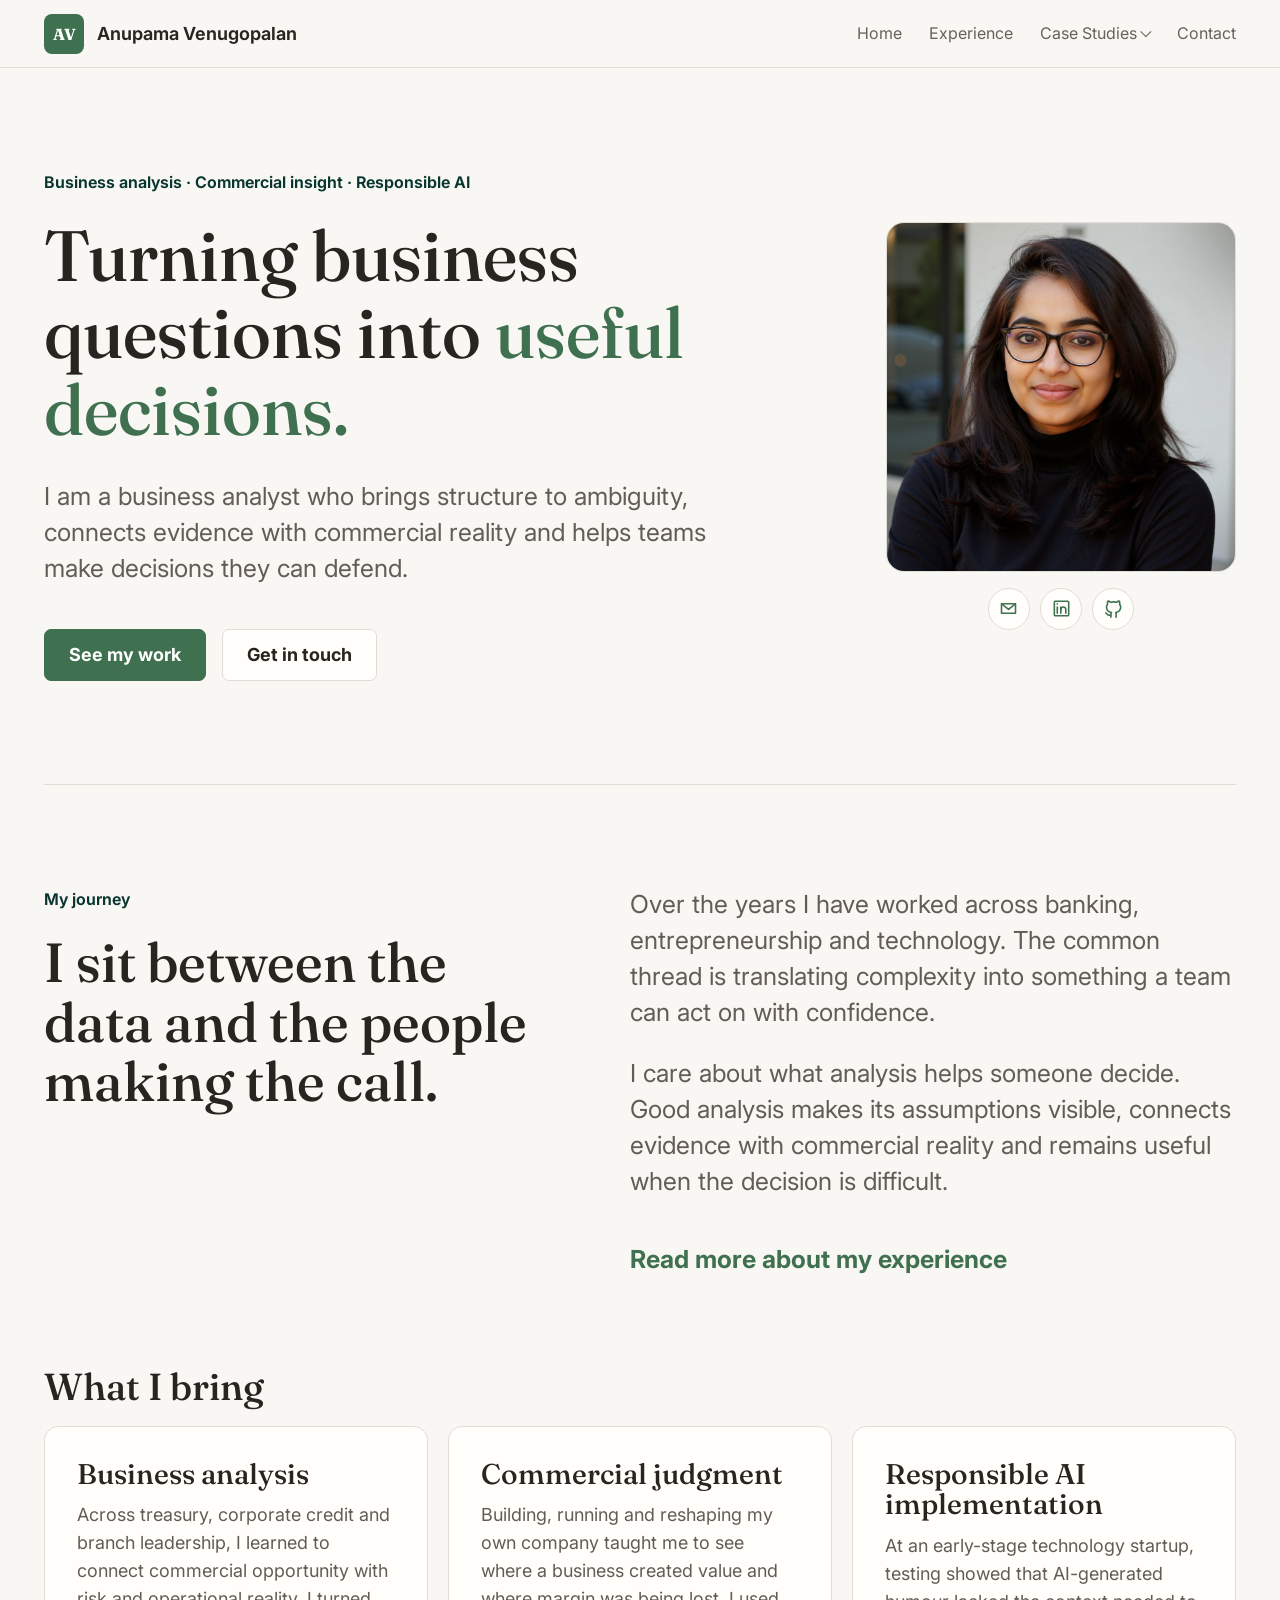
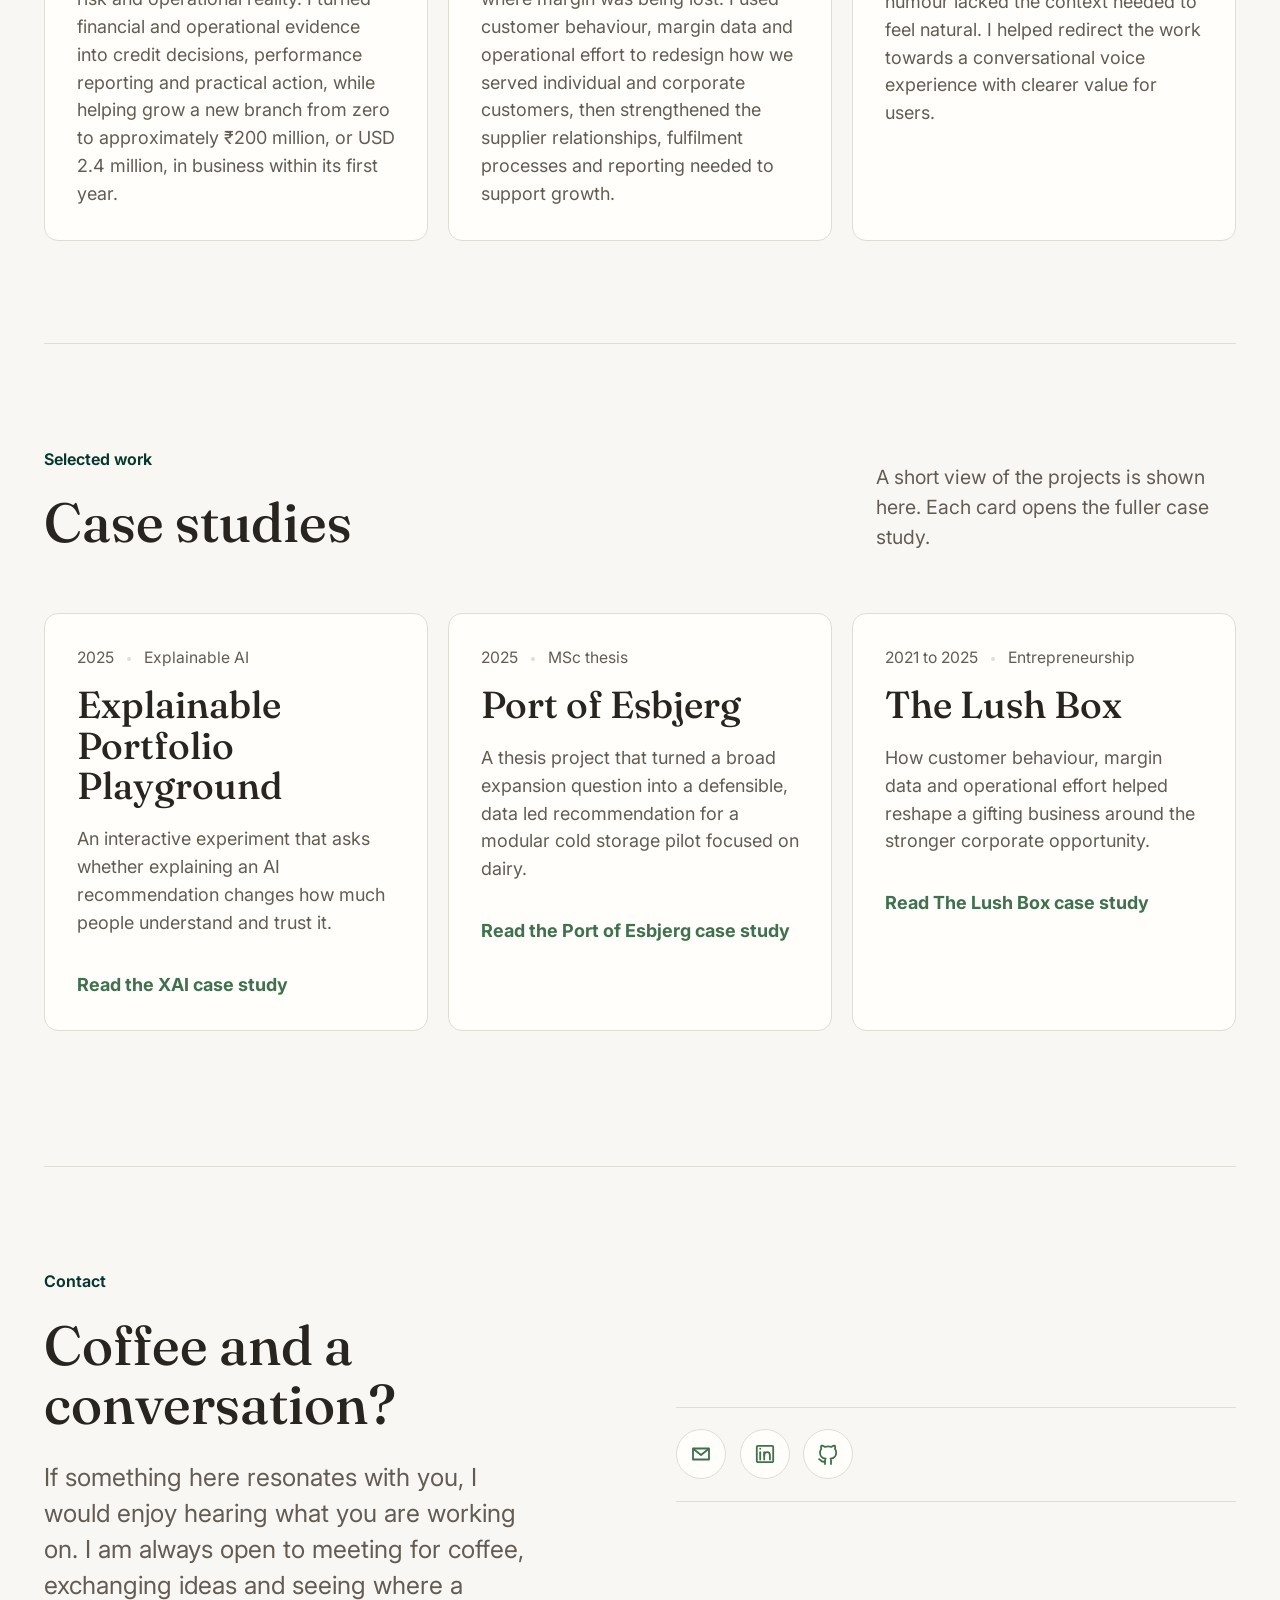
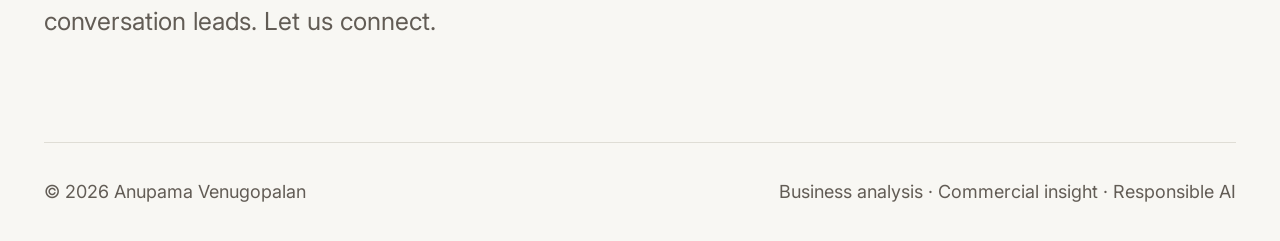
==== index.html @ 30e767ad "Sharpen homepage positioning" ====
<!doctype html>
<html lang="en">
  <head>
    <meta charset="utf-8">
    <meta name="viewport" content="width=device-width, initial-scale=1">
    <meta name="description" content="Portfolio for Anupama Venugopalan, business analyst focused on commercial insight and responsible AI.">
    <link rel="canonical" href="https://anupamav.com/">
    <title>Anupama Venugopalan | Business Analysis, Commercial Insight, Responsible AI</title>
    <link rel="preconnect" href="https://fonts.googleapis.com">
    <link rel="preconnect" href="https://fonts.gstatic.com" crossorigin>
    <link href="https://fonts.googleapis.com/css2?family=Fraunces:opsz,wght@9..144,500;9..144,600;9..144,700&family=Inter:wght@400;500;600;700&display=swap" rel="stylesheet">
    <link rel="stylesheet" href="/styles.css">
  </head>
  <body>
    <a class="skip-link" href="#main">Skip to content</a>

    <header class="site-header">
      <div class="header-inner">
        <a class="brand" href="/" aria-label="Anupama Venugopalan home">
          <span class="brand-mark" aria-hidden="true">AV</span>
          <span class="brand-name">Anupama Venugopalan</span>
        </a>

        <button class="nav-toggle" type="button" aria-expanded="false" aria-controls="site-nav">
          <span class="sr-only">Open menu</span>
          <span></span>
          <span></span>
          <span></span>
        </button>

        <nav class="site-nav" id="site-nav" aria-label="Primary navigation">
          <a href="/">Home</a>
          <a href="/experience/">Experience</a>
          <div class="nav-menu">
            <a class="nav-menu-trigger" href="/#case-studies" aria-haspopup="true">Case Studies</a>
            <div class="nav-submenu" aria-label="Case studies">
              <a href="/xai/">XAI</a>
              <a href="/port-of-esbjerg/">Port of Esbjerg</a>
              <a href="/lush-box/">The Lush Box</a>
            </div>
          </div>
          <a href="/#contact">Contact</a>
        </nav>
      </div>
    </header>

    <main id="main">
      <section class="hero section" id="home" aria-labelledby="home-title">
        <div class="hero-copy">
          <p class="eyebrow">Business analysis · Commercial insight · Responsible AI</p>
          <h1 id="home-title">Turning business questions into <span>useful decisions.</span></h1>
          <p class="lede">I am a business analyst who brings structure to ambiguity, connects evidence with commercial reality and helps teams make decisions they can defend.</p>
          <div class="button-row">
            <a class="button primary" href="#case-studies">See my work</a>
            <a class="button secondary" href="#contact">Get in touch</a>
          </div>
        </div>
        <div class="hero-visual">
          <img class="hero-card" src="/assets/anupama-headshot.jpg" alt="Portrait of Anupama Venugopalan.">
          <div class="social-icons" aria-label="Contact links">
            <a href="mailto:anupama.nmv@gmail.com" aria-label="Email Anupama Venugopalan">
              <svg aria-hidden="true" viewBox="0 0 24 24">
                <path d="M4 6.5h16v11H4z"></path>
                <path d="m4.5 7 7.5 6 7.5-6"></path>
              </svg>
            </a>
            <a href="https://www.linkedin.com/in/anupama-venugopalan/" aria-label="Anupama Venugopalan on LinkedIn" rel="me">
              <svg aria-hidden="true" viewBox="0 0 24 24">
                <path d="M7.2 10.2v7.3"></path>
                <path d="M7.2 6.7v.1"></path>
                <path d="M11.2 17.5v-7.3"></path>
                <path d="M11.2 13.4c0-1.9 1.1-3.2 3-3.2 1.7 0 2.7 1.1 2.7 3.2v4.1"></path>
                <path d="M5 3.8h14a1.2 1.2 0 0 1 1.2 1.2v14a1.2 1.2 0 0 1-1.2 1.2H5A1.2 1.2 0 0 1 3.8 19V5A1.2 1.2 0 0 1 5 3.8Z"></path>
              </svg>
            </a>
            <a href="https://github.com/mararanupama" aria-label="Anupama Venugopalan on GitHub" rel="me">
              <svg aria-hidden="true" viewBox="0 0 24 24">
                <path d="M9 19.5c-4.2 1.2-4.2-2-5.9-2.4"></path>
                <path d="M15 22v-3.4c0-1 .1-1.4-.5-2 2.8-.3 5.7-1.4 5.7-6.2 0-1.4-.5-2.5-1.3-3.4.1-.3.6-1.7-.1-3.4 0 0-1.1-.3-3.5 1.3a12.3 12.3 0 0 0-6.4 0C6.5 3.3 5.4 3.6 5.4 3.6c-.7 1.7-.2 3.1-.1 3.4A4.9 4.9 0 0 0 4 10.4c0 4.8 2.9 5.9 5.7 6.2-.4.4-.7 1-.7 1.9V22"></path>
              </svg>
            </a>
          </div>
        </div>
      </section>

      <section class="section split-section" id="journey" aria-labelledby="journey-title">
        <div>
          <p class="eyebrow">My journey</p>
          <h2 id="journey-title">I sit between the data and the people making the call.</h2>
        </div>
        <div class="section-copy">
          <p>Over the years I have worked across banking, entrepreneurship and technology. The common thread is translating complexity into something a team can act on with confidence.</p>
          <p>I care about what analysis helps someone decide. Good analysis makes its assumptions visible, connects evidence with commercial reality and remains useful when the decision is difficult.</p>
          <a class="text-link" href="/experience/">Read more about my experience</a>
        </div>
        <div class="capability-section">
          <h3 class="capability-heading">What I bring</h3>
          <div class="capability-grid" aria-label="What I bring">
            <article>
              <h3>Business analysis</h3>
              <p>Across treasury, corporate credit and branch leadership, I learned to connect commercial opportunity with risk and operational reality. I turned financial and operational evidence into credit decisions, performance reporting and practical action, while helping grow a new branch from zero to approximately ₹200 million, or USD 2.4 million, in business within its first year.</p>
            </article>
            <article>
              <h3>Commercial judgment</h3>
              <p>Building, running and reshaping my own company taught me to see where a business created value and where margin was being lost. I used customer behaviour, margin data and operational effort to redesign how we served individual and corporate customers, then strengthened the supplier relationships, fulfilment processes and reporting needed to support growth.</p>
            </article>
            <article>
              <h3>Responsible AI implementation</h3>
              <p>At an early-stage technology startup, testing showed that AI-generated humour lacked the context needed to feel natural. I helped redirect the work towards a conversational voice experience with clearer value for users.</p>
            </article>
          </div>
        </div>
      </section>

      <section class="section work-section" id="case-studies" aria-labelledby="case-title">
        <div class="section-heading-row">
          <div>
            <p class="eyebrow">Selected work</p>
            <h2 id="case-title">Case studies</h2>
          </div>
          <p>A short view of the projects is shown here. Each card opens the fuller case study.</p>
        </div>

        <div class="summary-grid" aria-label="Case study summaries">
          <article>
            <p class="meta"><span>2025</span><span>Explainable AI</span></p>
            <h3>Explainable Portfolio Playground</h3>
            <p>An interactive experiment that asks whether explaining an AI recommendation changes how much people understand and trust it.</p>
            <a href="/xai/">Read the XAI case study</a>
          </article>
          <article>
            <p class="meta"><span>2025</span><span>MSc thesis</span></p>
            <h3>Port of Esbjerg</h3>
            <p>A thesis project that turned a broad expansion question into a defensible, data led recommendation for a modular cold storage pilot focused on dairy.</p>
            <a href="/port-of-esbjerg/">Read the Port of Esbjerg case study</a>
          </article>
          <article>
            <p class="meta"><span>2021 to 2025</span><span>Entrepreneurship</span></p>
            <h3>The Lush Box</h3>
            <p>How customer behaviour, margin data and operational effort helped reshape a gifting business around the stronger corporate opportunity.</p>
            <a href="/lush-box/">Read The Lush Box case study</a>
          </article>
        </div>
      </section>

      <section class="section contact-section" id="contact" aria-labelledby="contact-title">
        <div>
          <p class="eyebrow">Contact</p>
          <h2 id="contact-title">Coffee and a conversation?</h2>
          <p class="lede">If something here resonates with you, I would enjoy hearing what you are working on. I am always open to meeting for coffee, exchanging ideas and seeing where a conversation leads. Let us connect.</p>
        </div>
        <div class="contact-icon-panel" aria-label="Contact links">
          <a href="mailto:anupama.nmv@gmail.com" aria-label="Email Anupama Venugopalan">
            <svg aria-hidden="true" viewBox="0 0 24 24">
              <path d="M4 6.5h16v11H4z"></path>
              <path d="m4.5 7 7.5 6 7.5-6"></path>
            </svg>
          </a>
          <a href="https://www.linkedin.com/in/anupama-venugopalan/" aria-label="Anupama Venugopalan on LinkedIn" rel="me">
            <svg aria-hidden="true" viewBox="0 0 24 24">
              <path d="M7.2 10.2v7.3"></path>
              <path d="M7.2 6.7v.1"></path>
              <path d="M11.2 17.5v-7.3"></path>
              <path d="M11.2 13.4c0-1.9 1.1-3.2 3-3.2 1.7 0 2.7 1.1 2.7 3.2v4.1"></path>
              <path d="M5 3.8h14a1.2 1.2 0 0 1 1.2 1.2v14a1.2 1.2 0 0 1-1.2 1.2H5A1.2 1.2 0 0 1 3.8 19V5A1.2 1.2 0 0 1 5 3.8Z"></path>
            </svg>
          </a>
          <a href="https://github.com/mararanupama" aria-label="Anupama Venugopalan on GitHub" rel="me">
            <svg aria-hidden="true" viewBox="0 0 24 24">
              <path d="M9 19.5c-4.2 1.2-4.2-2-5.9-2.4"></path>
              <path d="M15 22v-3.4c0-1 .1-1.4-.5-2 2.8-.3 5.7-1.4 5.7-6.2 0-1.4-.5-2.5-1.3-3.4.1-.3.6-1.7-.1-3.4 0 0-1.1-.3-3.5 1.3a12.3 12.3 0 0 0-6.4 0C6.5 3.3 5.4 3.6 5.4 3.6c-.7 1.7-.2 3.1-.1 3.4A4.9 4.9 0 0 0 4 10.4c0 4.8 2.9 5.9 5.7 6.2-.4.4-.7 1-.7 1.9V22"></path>
            </svg>
          </a>
        </div>
      </section>
    </main>

    <footer class="site-footer">
      <p>© <span id="year">2026</span> Anupama Venugopalan</p>
      <p>Business analysis · Commercial insight · Responsible AI</p>
    </footer>

    <script src="/script.js"></script>
    <!-- Cloudflare Web Analytics -->
    <script type="module" src="https://static.cloudflareinsights.com/beacon.min.js" data-cf-beacon='{"token":"94f9cf57677042eca44cfb797f68225d"}'></script>
    <!-- End Cloudflare Web Analytics -->
  </body>
</html>
---- styles.css ----
:root {
  --bg: #f8f7f3;
  --panel: #fffefa;
  --soft: #f1f0ec;
  --line: #dfddd5;
  --text: #28241f;
  --muted: #625c55;
  --green: #3f704f;
  --green-dark: #08362f;
  --shadow: 0 16px 45px rgba(40, 36, 31, 0.06);
  --content: 1220px;
  --font-sans: Inter, ui-sans-serif, system-ui, -apple-system, BlinkMacSystemFont, "Segoe UI", sans-serif;
  --font-serif: Fraunces, Georgia, "Times New Roman", serif;
}

* {
  box-sizing: border-box;
}

html {
  scroll-behavior: smooth;
}

body {
  margin: 0;
  background: var(--bg);
  color: var(--text);
  font-family: var(--font-sans);
  font-size: 18px;
  line-height: 1.55;
}

body.nav-open {
  overflow: hidden;
}

a {
  color: inherit;
  text-decoration-thickness: 0.08em;
  text-underline-offset: 0.22em;
}

a:focus-visible,
button:focus-visible {
  outline: 3px solid rgba(63, 112, 79, 0.45);
  outline-offset: 4px;
}

.skip-link {
  position: absolute;
  left: 1rem;
  top: 0.75rem;
  z-index: 20;
  padding: 0.6rem 0.85rem;
  background: var(--green-dark);
  color: white;
  border-radius: 0.4rem;
  transform: translateY(-140%);
}

.skip-link:focus {
  transform: translateY(0);
}

.sr-only {
  position: absolute;
  width: 1px;
  height: 1px;
  padding: 0;
  margin: -1px;
  overflow: hidden;
  clip: rect(0, 0, 0, 0);
  white-space: nowrap;
  border: 0;
}

.site-header {
  position: sticky;
  top: 0;
  z-index: 10;
  background: rgba(248, 247, 243, 0.96);
  border-bottom: 1px solid var(--line);
  backdrop-filter: blur(12px);
}

.header-inner,
.section,
.site-footer {
  width: min(calc(100% - 88px), var(--content));
  margin-inline: auto;
}

.header-inner {
  min-height: 67px;
  display: flex;
  align-items: center;
  justify-content: space-between;
  gap: 2rem;
}

.brand {
  display: inline-flex;
  align-items: center;
  gap: 0.8rem;
  font-weight: 650;
  text-decoration: none;
}

.brand-mark {
  display: grid;
  place-items: center;
  width: 40px;
  height: 40px;
  border-radius: 8px;
  background: var(--green);
  color: white;
  font: 700 1rem/1 var(--font-serif);
  letter-spacing: 0;
}

.brand-name {
  white-space: nowrap;
}

.site-nav {
  display: flex;
  align-items: center;
  gap: clamp(1rem, 2.1vw, 2.1rem);
  color: #67615a;
  font-size: 1rem;
}

.site-nav a {
  text-decoration: none;
}

.site-nav a:hover {
  color: var(--green-dark);
}

.nav-menu {
  position: relative;
}

.nav-menu-trigger {
  display: inline-flex;
  align-items: center;
  gap: 0.35rem;
}

.nav-menu-trigger::after {
  content: "";
  width: 0.42rem;
  height: 0.42rem;
  border-right: 1.5px solid currentColor;
  border-bottom: 1.5px solid currentColor;
  transform: translateY(-0.15rem) rotate(45deg);
}

.nav-submenu {
  position: absolute;
  top: calc(100% + 0.8rem);
  left: 50%;
  min-width: 210px;
  padding: 0.45rem;
  border: 1px solid var(--line);
  border-radius: 10px;
  background: var(--panel);
  box-shadow: var(--shadow);
  opacity: 0;
  visibility: hidden;
  transform: translate(-50%, -0.35rem);
  transition: opacity 160ms ease, transform 160ms ease, visibility 160ms ease;
}

.nav-menu:hover .nav-submenu,
.nav-menu:focus-within .nav-submenu {
  opacity: 1;
  visibility: visible;
  transform: translate(-50%, 0);
}

.nav-submenu a {
  display: block;
  padding: 0.7rem 0.8rem;
  border-radius: 7px;
  white-space: nowrap;
}

.nav-submenu a:hover {
  background: var(--soft);
}

.nav-toggle {
  display: none;
  width: 42px;
  height: 42px;
  border: 1px solid var(--line);
  border-radius: 8px;
  background: var(--panel);
  padding: 0.65rem;
}

.nav-toggle span:not(.sr-only) {
  display: block;
  height: 2px;
  margin: 5px 0;
  background: var(--text);
}

.section {
  padding: clamp(4rem, 8vw, 7.1rem) 0;
  border-bottom: 1px solid var(--line);
}

.page-hero {
  padding-top: clamp(3.8rem, 6vw, 5.6rem);
  padding-bottom: clamp(2.4rem, 4vw, 3.4rem);
}

.page-hero h1 {
  max-width: 840px;
}

.page-hero .lede {
  max-width: 820px;
}

.page-hero + .section {
  padding-top: clamp(2.3rem, 4vw, 3.4rem);
}

.hero {
  min-height: 705px;
  display: grid;
  grid-template-columns: minmax(0, 1.35fr) minmax(260px, 0.65fr);
  align-items: center;
  gap: clamp(3rem, 9vw, 8rem);
  border-bottom: 1px solid var(--line);
}

.eyebrow {
  margin: 0 0 1.35rem;
  color: var(--green-dark);
  font-size: 1rem;
  font-weight: 650;
  letter-spacing: 0;
}

h1,
h2,
h3 {
  margin: 0;
  font-family: var(--font-serif);
  line-height: 1.08;
  letter-spacing: 0;
  font-weight: 500;
}

h1 {
  max-width: 720px;
  font-size: clamp(3.1rem, 6.2vw, 4.45rem);
}

h1 span {
  color: var(--green);
}

h2 {
  font-size: clamp(2.35rem, 4.3vw, 3.5rem);
}

h3 {
  font-size: clamp(1.8rem, 2.8vw, 2.45rem);
}

.lede {
  max-width: 760px;
  margin: 2rem 0 0;
  color: var(--muted);
  font-size: clamp(1.25rem, 2vw, 1.55rem);
  line-height: 1.45;
}

.button-row {
  display: flex;
  flex-wrap: wrap;
  gap: 1rem;
  margin-top: 2.6rem;
}

.button {
  display: inline-flex;
  align-items: center;
  justify-content: center;
  min-height: 51px;
  padding: 0.7rem 1.5rem;
  border-radius: 7px;
  border: 1px solid var(--line);
  font-weight: 700;
  text-decoration: none;
}

.button.primary {
  background: var(--green);
  border-color: var(--green);
  color: white;
}

.button.secondary {
  background: var(--panel);
}

.hero-visual {
  justify-self: end;
  display: grid;
  justify-items: center;
  gap: 1rem;
}

.hero-card {
  justify-self: end;
  display: block;
  width: min(360px, 100%);
  aspect-ratio: 1;
  border: 1px solid var(--line);
  border-radius: 18px;
  background: var(--soft);
  object-fit: cover;
  object-position: center 42%;
}

.social-icons {
  display: flex;
  justify-content: center;
  gap: 0.65rem;
}

.social-icons a {
  display: grid;
  place-items: center;
  width: 42px;
  height: 42px;
  border: 1px solid var(--line);
  border-radius: 999px;
  background: var(--panel);
  color: var(--green);
  transition: border-color 160ms ease, color 160ms ease, transform 160ms ease;
}

.social-icons a:hover {
  border-color: var(--green);
  color: var(--green-dark);
  transform: translateY(-1px);
}

.social-icons svg {
  width: 21px;
  height: 21px;
  fill: none;
  stroke: currentColor;
  stroke-linecap: round;
  stroke-linejoin: round;
  stroke-width: 1.8;
}

.split-section {
  display: grid;
  grid-template-columns: 0.9fr 1.1fr;
  gap: clamp(2.6rem, 7vw, 7.5rem);
  align-items: start;
}

.section-copy {
  max-width: 720px;
  color: var(--muted);
  font-size: clamp(1.25rem, 2vw, 1.55rem);
  line-height: 1.45;
}

.section-copy p {
  margin: 0 0 1.6rem;
}

.experience-page {
  display: grid;
  gap: 1.25rem;
}

.experience-card {
  display: grid;
  grid-template-columns: minmax(210px, 0.35fr) minmax(0, 1fr);
  gap: clamp(1.6rem, 4vw, 3.5rem);
  padding: clamp(1.6rem, 3vw, 2.2rem);
  border: 1px solid var(--line);
  border-radius: 14px;
  background: var(--panel);
}

.experience-card h2 {
  margin-bottom: 0.55rem;
  font-size: clamp(1.9rem, 3vw, 2.5rem);
}

.experience-card .role-title {
  margin: -0.1rem 0 0.55rem;
  color: var(--green-dark);
  font-size: 0.94rem;
  font-weight: 700;
  line-height: 1.4;
}

.company-link {
  display: inline-flex;
  align-items: center;
  gap: 0.8rem;
  color: inherit;
  text-decoration: none;
}

.company-link:hover,
.company-link:focus-visible {
  color: var(--green);
}

.federal-bank-logo {
  flex: 0 0 auto;
  width: 54px;
  height: 54px;
  border: 1px solid var(--line);
  border-radius: 10px;
  background: #fff url("assets/federal-bank-logo.jpg") center / 400% auto no-repeat;
}

.experience-card h3 {
  margin: 1.25rem 0 0.35rem;
  color: var(--green-dark);
  font-family: var(--font-sans);
  font-size: 1rem;
  font-weight: 700;
}

.experience-card h3:first-child {
  margin-top: 0;
}

.experience-media {
  display: grid;
  align-content: start;
}

.experience-copy {
  display: flex;
  flex-direction: column;
  min-width: 0;
}

.experience-card p {
  margin: 0 0 1rem;
  color: var(--muted);
}

.experience-card p:last-child {
  margin-bottom: 0;
}

.skill-note {
  margin-top: 1.35rem;
  padding: 1rem 1.1rem;
  border-radius: 10px;
  background: var(--soft);
  color: var(--text);
}

.experience-card > .skill-note {
  grid-column: 1 / -1;
  margin-top: 0;
  text-align: center;
}

.capability-section {
  grid-column: 1 / -1;
}

.capability-heading {
  margin: 0 0 1.1rem;
  font-size: clamp(1.8rem, 3vw, 2.35rem);
}

.capability-grid {
  display: grid;
  grid-template-columns: repeat(3, 1fr);
  gap: 1.25rem;
}

.capability-grid article,
.case-card {
  border: 1px solid var(--line);
  border-radius: 14px;
  background: var(--panel);
}

.capability-grid article {
  padding: clamp(1.55rem, 3vw, 2rem);
}

.capability-grid h3 {
  margin-bottom: 0.75rem;
  font-size: 1.78rem;
}

.capability-grid p,
.case-card p {
  color: var(--muted);
}

.capability-grid p {
  margin: 0;
  max-width: 32ch;
}

.section-heading-row {
  display: grid;
  grid-template-columns: 1fr minmax(280px, 0.45fr);
  gap: 2rem;
  align-items: end;
  margin-bottom: 3.8rem;
}

.section-heading-row p:last-child {
  margin: 0;
  color: var(--muted);
  font-size: 1.22rem;
}

.case-list {
  display: grid;
  gap: 1.9rem;
}

.summary-grid {
  display: grid;
  grid-template-columns: repeat(3, minmax(0, 1fr));
  gap: 1.25rem;
  margin-bottom: 2rem;
}

.lush-case-hero {
  display: grid;
  grid-template-columns: minmax(0, 1fr) minmax(180px, 280px);
  gap: clamp(2rem, 6vw, 5rem);
  align-items: center;
}

.case-logo {
  display: block;
  width: 100%;
  max-width: 260px;
  justify-self: end;
  border: 1px solid var(--line);
  border-radius: 14px;
}

.summary-grid article {
  border: 1px solid var(--line);
  border-radius: 14px;
  background: var(--panel);
  padding: clamp(1.55rem, 3vw, 2rem);
}

.summary-grid h3 {
  margin-top: 0.7rem;
  font-size: clamp(1.8rem, 3vw, 2.35rem);
}

.summary-grid p:not(.meta) {
  color: var(--muted);
}

.summary-grid a,
.text-link {
  display: inline-flex;
  margin-top: 1rem;
  color: var(--green);
  font-weight: 700;
  text-decoration: none;
}

.summary-grid a:hover,
.text-link:hover {
  text-decoration: underline;
}

.expanded-cases {
  padding-top: 1rem;
}

.case-card {
  display: grid;
  grid-template-columns: minmax(0, 1.25fr) minmax(310px, 0.75fr);
  gap: clamp(2rem, 6vw, 5.5rem);
  padding: clamp(2rem, 5vw, 2.55rem);
}

.case-main {
  max-width: 680px;
}

.meta {
  display: flex;
  align-items: center;
  gap: 0.8rem;
  margin: 0 0 0.9rem;
  color: var(--muted);
  font-size: 0.98rem;
}

.meta span + span::before {
  content: "";
  display: inline-block;
  width: 4px;
  height: 4px;
  margin-right: 0.8rem;
  vertical-align: middle;
  border-radius: 50%;
  background: var(--line);
}

.case-lede {
  margin: 0.9rem 0 1.7rem;
  font-size: clamp(1.35rem, 2.3vw, 1.62rem);
  line-height: 1.35;
}

.case-main h4 {
  margin: 1.85rem 0 0.45rem;
  color: var(--green-dark);
  font-size: 1rem;
}

.case-main h2 {
  margin: 1.85rem 0 0.45rem;
  color: var(--green-dark);
  font-family: var(--font-sans);
  font-size: 1rem;
  font-weight: 700;
}

.case-detail .case-main {
  max-width: 760px;
}

.case-image {
  margin: 1.8rem 0;
}

.case-image img {
  display: block;
  width: 100%;
  height: auto;
  border: 1px solid var(--line);
  border-radius: 12px;
  background: var(--panel);
}

.case-image figcaption {
  margin-top: 0.65rem;
  color: var(--muted);
  font-size: 0.92rem;
  line-height: 1.45;
}

.trust-infographic {
  margin: 2.5rem 0;
  padding: clamp(1.7rem, 5vw, 3.25rem);
  border-radius: 18px;
  background: var(--soft);
}

.trust-infographic .trust-eyebrow {
  margin: 0 0 0.85rem;
  color: var(--green-dark);
  font-size: 0.82rem;
  font-weight: 700;
  letter-spacing: 0.08em;
  text-transform: uppercase;
}

.trust-infographic h2 {
  max-width: 680px;
  margin: 0;
  color: var(--text);
  font-family: var(--font-serif);
  font-size: clamp(2rem, 5vw, 3.4rem);
  font-weight: 600;
  line-height: 1.05;
}

.trust-infographic h2 span {
  color: var(--green);
}

.trust-measure {
  margin: clamp(1.4rem, 4vw, 2.2rem) 0;
  color: var(--muted);
  font-size: 1rem;
}

.trust-row {
  display: grid;
  grid-template-columns: 140px minmax(0, 1fr) 58px;
  gap: 1rem;
  align-items: center;
  margin: 1.5rem 0;
}

.trust-label strong {
  font-size: 0.98rem;
}

.trust-track {
  height: 30px;
  overflow: hidden;
  border-radius: 999px;
  background: #dedbd3;
}

.trust-bar {
  height: 100%;
  border-radius: inherit;
  background: #918d83;
}

.trust-row.explainable .trust-bar {
  background: var(--green);
}

.trust-value {
  font-family: var(--font-serif);
  font-size: clamp(2rem, 4vw, 2.7rem);
  font-weight: 600;
  line-height: 1;
  text-align: right;
}

.trust-difference {
  display: flex;
  flex-wrap: wrap;
  align-items: baseline;
  gap: 0.65rem;
  margin-top: 2rem;
  padding-top: 1.6rem;
  border-top: 1px solid var(--line);
}

.trust-difference strong {
  color: var(--green);
  font-family: var(--font-serif);
  font-size: clamp(1.7rem, 4vw, 2.35rem);
  font-weight: 600;
}

.trust-difference span {
  color: var(--muted);
  font-size: 0.92rem;
}

.image-grid {
  display: grid;
  grid-template-columns: repeat(2, minmax(0, 1fr));
  gap: 1.25rem;
  margin: 1.8rem 0;
}

.image-grid .case-image {
  margin: 0;
}

.photo-gallery {
  display: grid;
  grid-template-columns: repeat(2, minmax(0, 1fr));
  gap: 0.8rem;
  margin: 1.4rem 0 1.8rem;
}

.photo-gallery figure {
  margin: 0;
}

.photo-gallery img {
  display: block;
  width: 100%;
  aspect-ratio: 4 / 3;
  object-fit: cover;
  border: 1px solid var(--line);
  border-radius: 10px;
  background: var(--panel);
}

.tiled-gallery {
  margin-top: 1.2rem;
}

.tiled-gallery img {
  aspect-ratio: 1;
}

.tiled-gallery .featured-tile {
  grid-column: 1 / -1;
}

.tiled-gallery .featured-tile img {
  aspect-ratio: 4 / 3;
}

.phone-gallery {
  display: grid;
  grid-template-columns: repeat(2, minmax(0, 1fr));
  gap: 0.8rem;
  margin-top: 1.2rem;
}

.rydlme-card .phone-gallery {
  grid-template-columns: repeat(2, minmax(0, 1fr));
  grid-auto-flow: row;
  max-width: 340px;
}

.rydlme-card .phone-gallery figure {
  grid-column: auto;
}

.rydlme-card .phone-gallery figure.welcome-phone,
.rydlme-card .phone-gallery figure.voice-phone {
  grid-column: 1 / -1;
  justify-self: center;
  width: min(230px, 72%);
}

.rydlme-card .paired-phone img {
  aspect-ratio: 9 / 16;
}

.rydlme-card .experience-copy {
  padding-top: 0;
}

.lush-box-card .experience-copy {
  padding-top: 0;
}

.phone-gallery figure {
  margin: 0;
}

.phone-gallery img {
  display: block;
  width: 100%;
  aspect-ratio: 9 / 16;
  object-fit: cover;
  object-position: top center;
  border: 1px solid var(--line);
  border-radius: 12px;
  background: var(--panel);
}

.case-card p:not(.meta):not(.case-lede) {
  margin: 0 0 1.15rem;
}

.visual-heading {
  margin: 2rem 0 0.75rem;
  color: var(--green-dark);
  font-family: var(--font-sans);
  font-size: 1.05rem;
}

.result-callout {
  display: grid;
  grid-template-columns: auto minmax(0, 1fr);
  align-items: center;
  gap: 1.35rem;
  margin-top: 0.75rem;
  padding: 1.35rem;
  border: 1px solid var(--line);
  border-radius: 13px;
  background: var(--soft);
}

.result-callout .result-score {
  margin: 0;
  color: var(--green);
  font: 600 clamp(2.6rem, 5vw, 4rem)/1 var(--font-serif);
}

.result-score span {
  font-size: 0.48em;
}

.result-callout h3 {
  margin: 0 0 0.35rem;
  color: var(--green-dark);
  font-family: var(--font-sans);
  font-size: 1rem;
}

.result-callout p:last-child {
  margin: 0;
}

.outcomes {
  align-self: stretch;
  padding: 1.8rem;
  border-radius: 13px;
  background: var(--soft);
}

.outcomes h4 {
  margin: 0 0 1.55rem;
  color: var(--green-dark);
  font-size: 1rem;
}

.outcomes h2 {
  margin: 0 0 1.55rem;
  color: var(--green-dark);
  font-family: var(--font-sans);
  font-size: 1rem;
  font-weight: 700;
}

.outcomes dl {
  display: grid;
  gap: 1.35rem;
  margin: 0;
}

.outcomes dt {
  color: var(--green);
  font: 500 clamp(2rem, 4vw, 2.55rem)/1 var(--font-serif);
}

.outcomes dd {
  margin: 0.2rem 0 0;
  color: var(--muted);
}

.aside-skills {
  margin-top: 2.25rem;
  padding-top: 1.5rem;
  border-top: 1px solid var(--line);
}

.aside-skills h3 {
  margin: 0;
  color: var(--green-dark);
  font-family: var(--font-sans);
  font-size: 1rem;
}

.aside-skills .tags {
  margin-top: 0.9rem;
}

.aside-skills .tags li {
  background: var(--panel);
}

.tags {
  display: flex;
  flex-wrap: wrap;
  gap: 0.6rem;
  padding: 0;
  margin: 1.65rem 0 0;
  list-style: none;
}

.tags li {
  padding: 0.34rem 0.9rem;
  border: 1px solid var(--line);
  border-radius: 999px;
  background: var(--soft);
  color: #16120f;
  font-size: 0.88rem;
  font-weight: 650;
}

.feature-section {
  align-items: center;
}

.framed-copy {
  padding: clamp(1.7rem, 3vw, 2.2rem);
  border: 1px solid var(--line);
  border-radius: 14px;
  background: var(--panel);
}

.framed-copy p:last-child {
  margin-bottom: 0;
}

.contact-section {
  display: grid;
  grid-template-columns: minmax(0, 0.9fr) minmax(330px, 1fr);
  gap: clamp(3rem, 10vw, 8rem);
  align-items: center;
}

.contact-section .lede {
  max-width: 610px;
  margin-top: 1.6rem;
}

.contact-list {
  font-style: normal;
}

.contact-list div {
  display: grid;
  grid-template-columns: 160px 1fr;
  gap: 1rem;
  padding: 1.35rem 0;
  border-bottom: 1px solid var(--line);
}

.contact-list span {
  color: var(--muted);
}

.contact-list a {
  font-weight: 650;
  text-decoration: none;
  overflow-wrap: anywhere;
}

.contact-list a:hover {
  color: var(--green);
}

.contact-icon-panel {
  display: flex;
  align-items: center;
  gap: 0.85rem;
  padding: 1.35rem 0;
  border-top: 1px solid var(--line);
  border-bottom: 1px solid var(--line);
}

.contact-icon-panel a {
  display: grid;
  place-items: center;
  width: 50px;
  height: 50px;
  border: 1px solid var(--line);
  border-radius: 999px;
  background: var(--panel);
  color: var(--green);
  transition: border-color 160ms ease, color 160ms ease, transform 160ms ease;
}

.contact-icon-panel a:hover {
  border-color: var(--green);
  color: var(--green-dark);
  transform: translateY(-1px);
}

.contact-icon-panel svg {
  width: 24px;
  height: 24px;
  fill: none;
  stroke: currentColor;
  stroke-linecap: round;
  stroke-linejoin: round;
  stroke-width: 1.8;
}

.site-footer {
  display: flex;
  align-items: center;
  justify-content: space-between;
  gap: 2rem;
  min-height: 98px;
  color: var(--muted);
}

.site-footer p {
  margin: 0;
}

@media (max-width: 980px) {
  .header-inner,
  .section,
  .site-footer {
    width: min(calc(100% - 40px), var(--content));
  }

  .nav-toggle {
    display: block;
  }

  .site-nav {
    position: fixed;
    inset: 67px 0 auto;
    display: none;
    flex-direction: column;
    align-items: stretch;
    gap: 0;
    padding: 0.75rem 20px 1rem;
    background: var(--bg);
    border-bottom: 1px solid var(--line);
    box-shadow: var(--shadow);
  }

  .site-nav.is-open {
    display: flex;
  }

  .site-nav a {
    padding: 0.9rem 0;
    border-bottom: 1px solid rgba(223, 221, 213, 0.8);
  }

  .nav-menu {
    display: grid;
  }

  .nav-menu-trigger {
    justify-content: space-between;
  }

  .nav-submenu {
    position: static;
    min-width: 0;
    padding: 0 0 0.2rem 1rem;
    border: 0;
    border-radius: 0;
    background: transparent;
    box-shadow: none;
    opacity: 1;
    visibility: visible;
    transform: none;
  }

  .nav-submenu a {
    padding: 0.75rem 0;
  }

  .hero,
  .split-section,
  .section-heading-row,
  .lush-case-hero,
  .case-card,
  .contact-section,
  .experience-card {
    grid-template-columns: 1fr;
  }

  .case-logo {
    justify-self: start;
    max-width: 220px;
  }

  .hero {
    min-height: auto;
    padding-top: 5.2rem;
  }

  .hero-visual {
    justify-self: start;
  }

  .hero-card {
    width: min(240px, 70vw);
  }

  .capability-grid {
    grid-template-columns: 1fr;
  }

  .summary-grid {
    grid-template-columns: 1fr;
  }

  .image-grid {
    grid-template-columns: 1fr;
  }

  .photo-gallery {
    grid-template-columns: 1fr;
  }

  .tiled-gallery {
    grid-template-columns: repeat(2, minmax(0, 1fr));
  }

  .phone-gallery {
    max-width: 520px;
  }

  .rydlme-card .phone-gallery {
    max-width: 360px;
  }

  .rydlme-card .experience-copy {
    padding-top: 0;
  }

  .lush-box-card .experience-copy {
    padding-top: 0;
  }

  .capability-grid p {
    max-width: none;
  }
}

@media (min-width: 720px) and (max-width: 980px) {
  .experience-card.rydlme-card {
    grid-template-columns: minmax(230px, 280px) minmax(0, 1fr);
    gap: clamp(1.5rem, 4vw, 2.5rem);
  }

  .rydlme-card .phone-gallery {
    max-width: 280px;
  }

  .rydlme-card .phone-gallery figure.welcome-phone,
  .rydlme-card .phone-gallery figure.voice-phone {
    width: min(180px, 68%);
  }

  .rydlme-card .experience-copy {
    padding-top: 0;
  }
}

@media (max-width: 640px) {
  body {
    font-size: 16px;
  }

  .trust-row {
    grid-template-columns: minmax(0, 1fr) 50px;
    gap: 0.65rem 0.8rem;
  }

  .trust-label {
    grid-column: 1 / -1;
  }

  .trust-track {
    height: 26px;
  }

  .trust-value {
    grid-column: 2;
    grid-row: 2;
  }

  .result-callout {
    grid-template-columns: 1fr;
  }

  .brand-name {
    max-width: 190px;
    white-space: normal;
    line-height: 1.2;
  }

  .header-inner {
    min-height: 64px;
  }

  .section {
    padding: 4rem 0;
  }

  h1 {
    font-size: clamp(2.65rem, 12vw, 3.55rem);
  }

  h2 {
    font-size: clamp(2.15rem, 10vw, 2.9rem);
  }

  .button-row {
    align-items: stretch;
    flex-direction: column;
  }

  .button {
    width: 100%;
  }

  .case-card {
    padding: 1.35rem;
    border-radius: 12px;
  }

  .meta {
    flex-wrap: wrap;
  }

  .outcomes {
    padding: 1.35rem;
  }

  .contact-list div {
    grid-template-columns: 1fr;
    gap: 0.25rem;
  }

  .site-footer {
    flex-direction: column;
    align-items: flex-start;
    justify-content: center;
    padding: 1.4rem 0;
  }
}
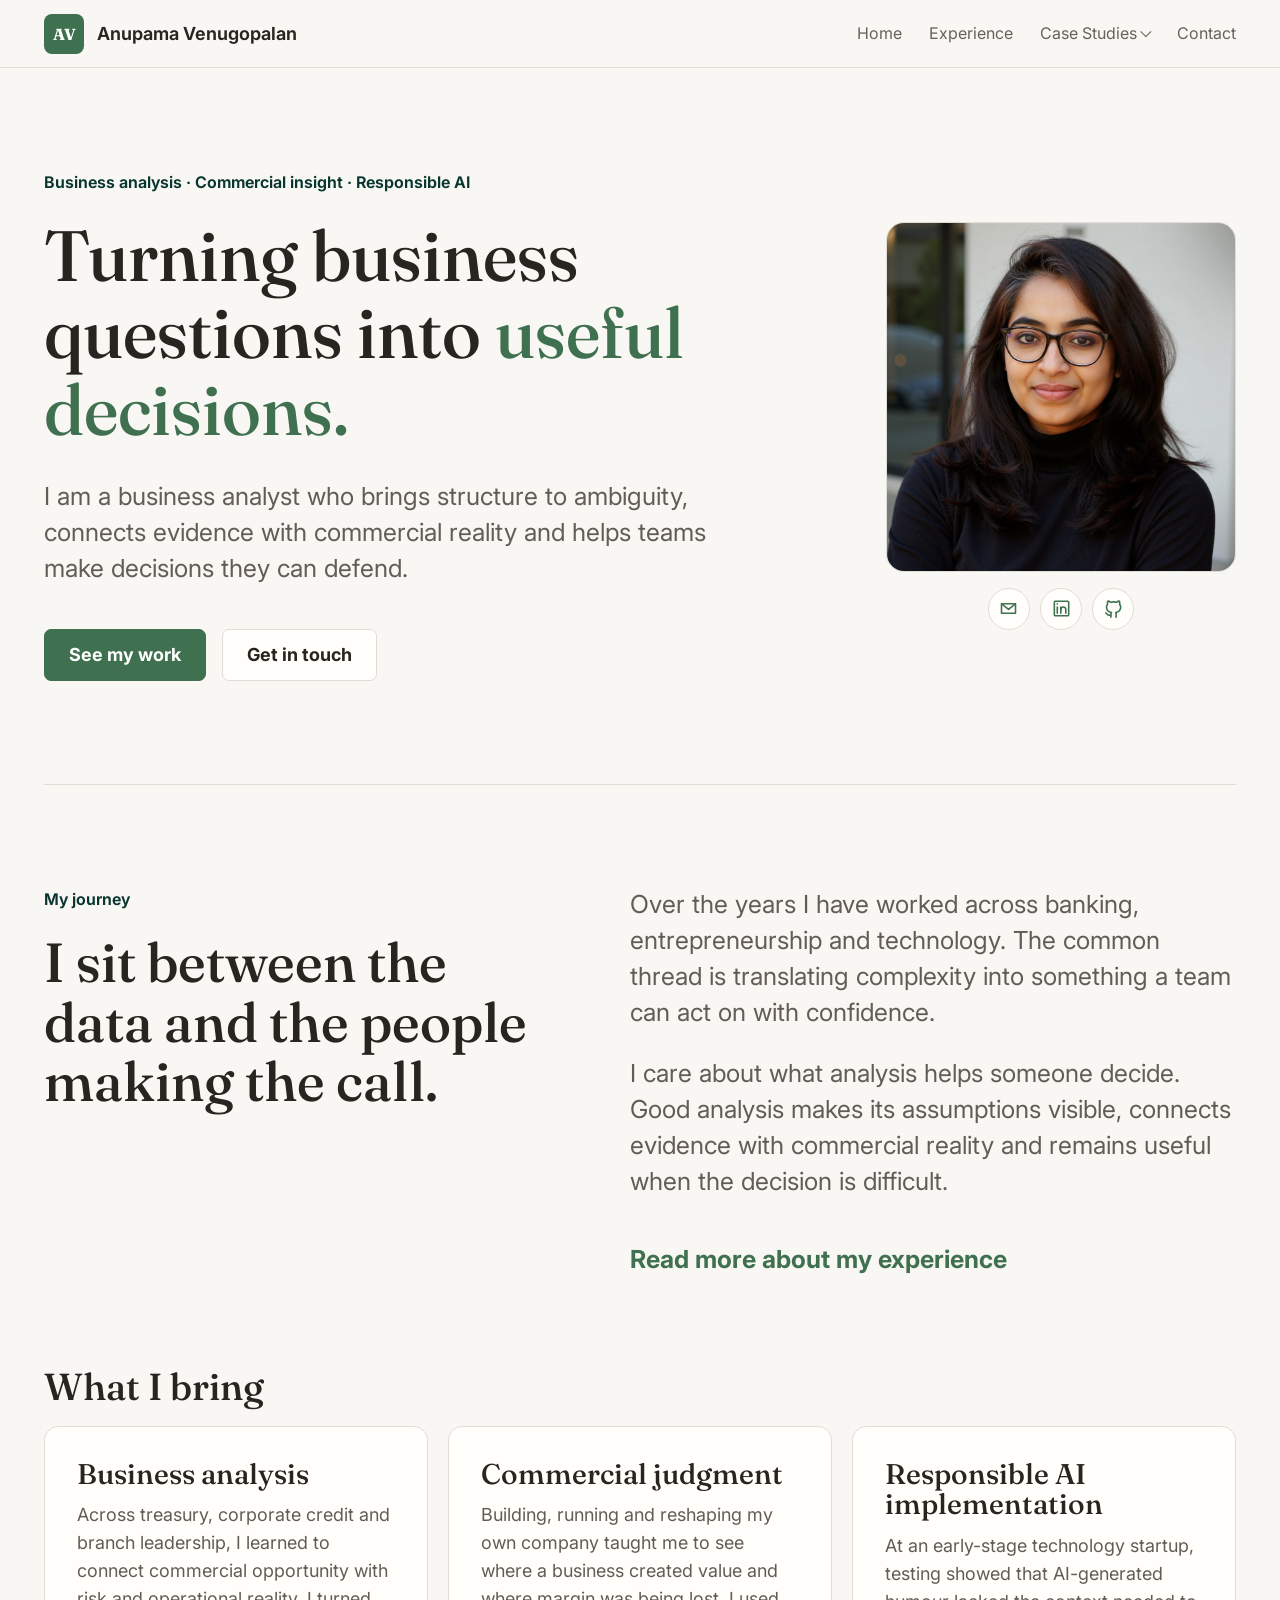
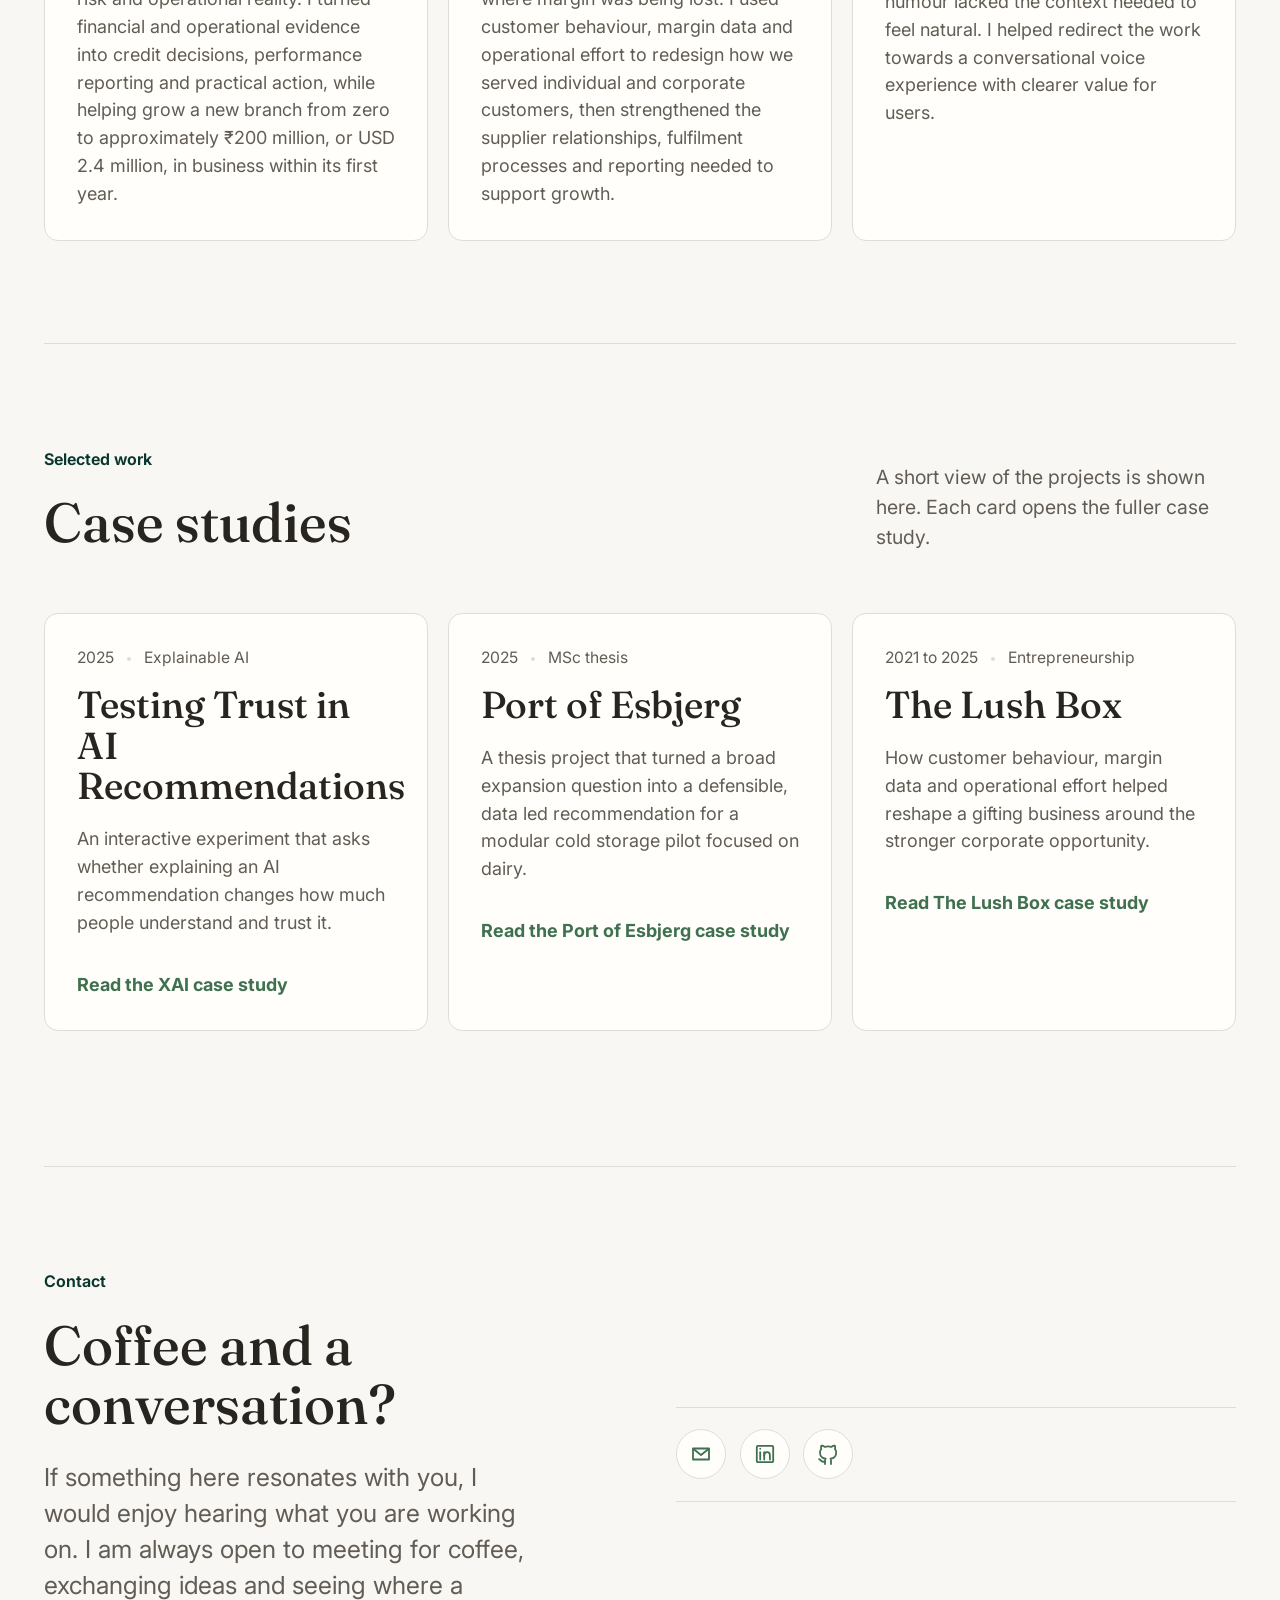
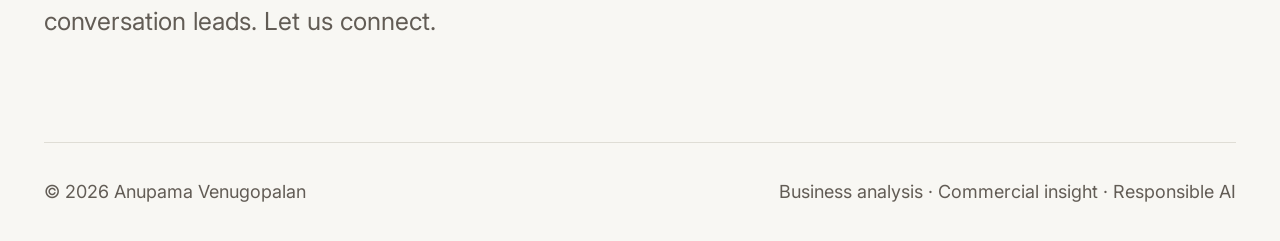
==== commit 8b593272: "Clarify XAI homepage case study title" ====
--- a/index.html
+++ b/index.html
@@ -124,7 +124,7 @@
         <div class="summary-grid" aria-label="Case study summaries">
           <article>
             <p class="meta"><span>2025</span><span>Explainable AI</span></p>
-            <h3>Explainable Portfolio Playground</h3>
+            <h3>Testing Trust in AI Recommendations</h3>
             <p>An interactive experiment that asks whether explaining an AI recommendation changes how much people understand and trust it.</p>
             <a href="/xai/">Read the XAI case study</a>
           </article>
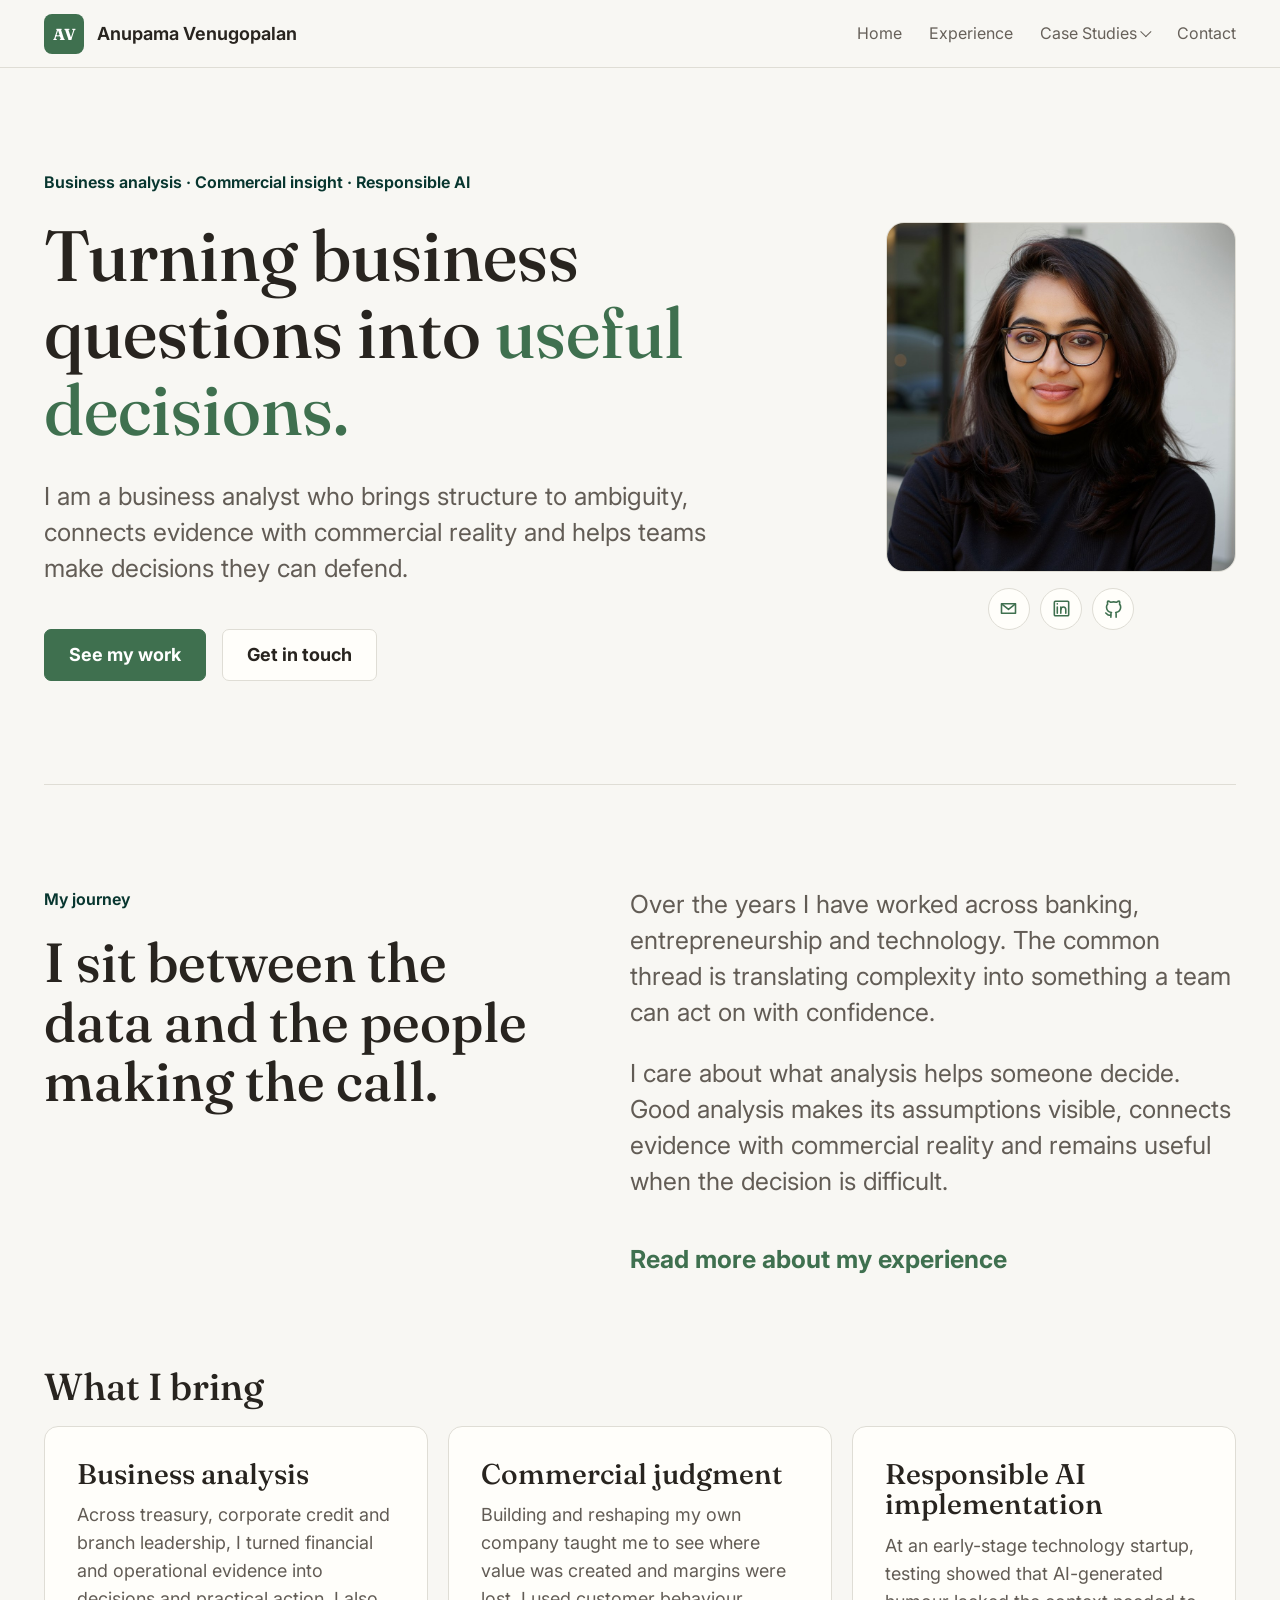
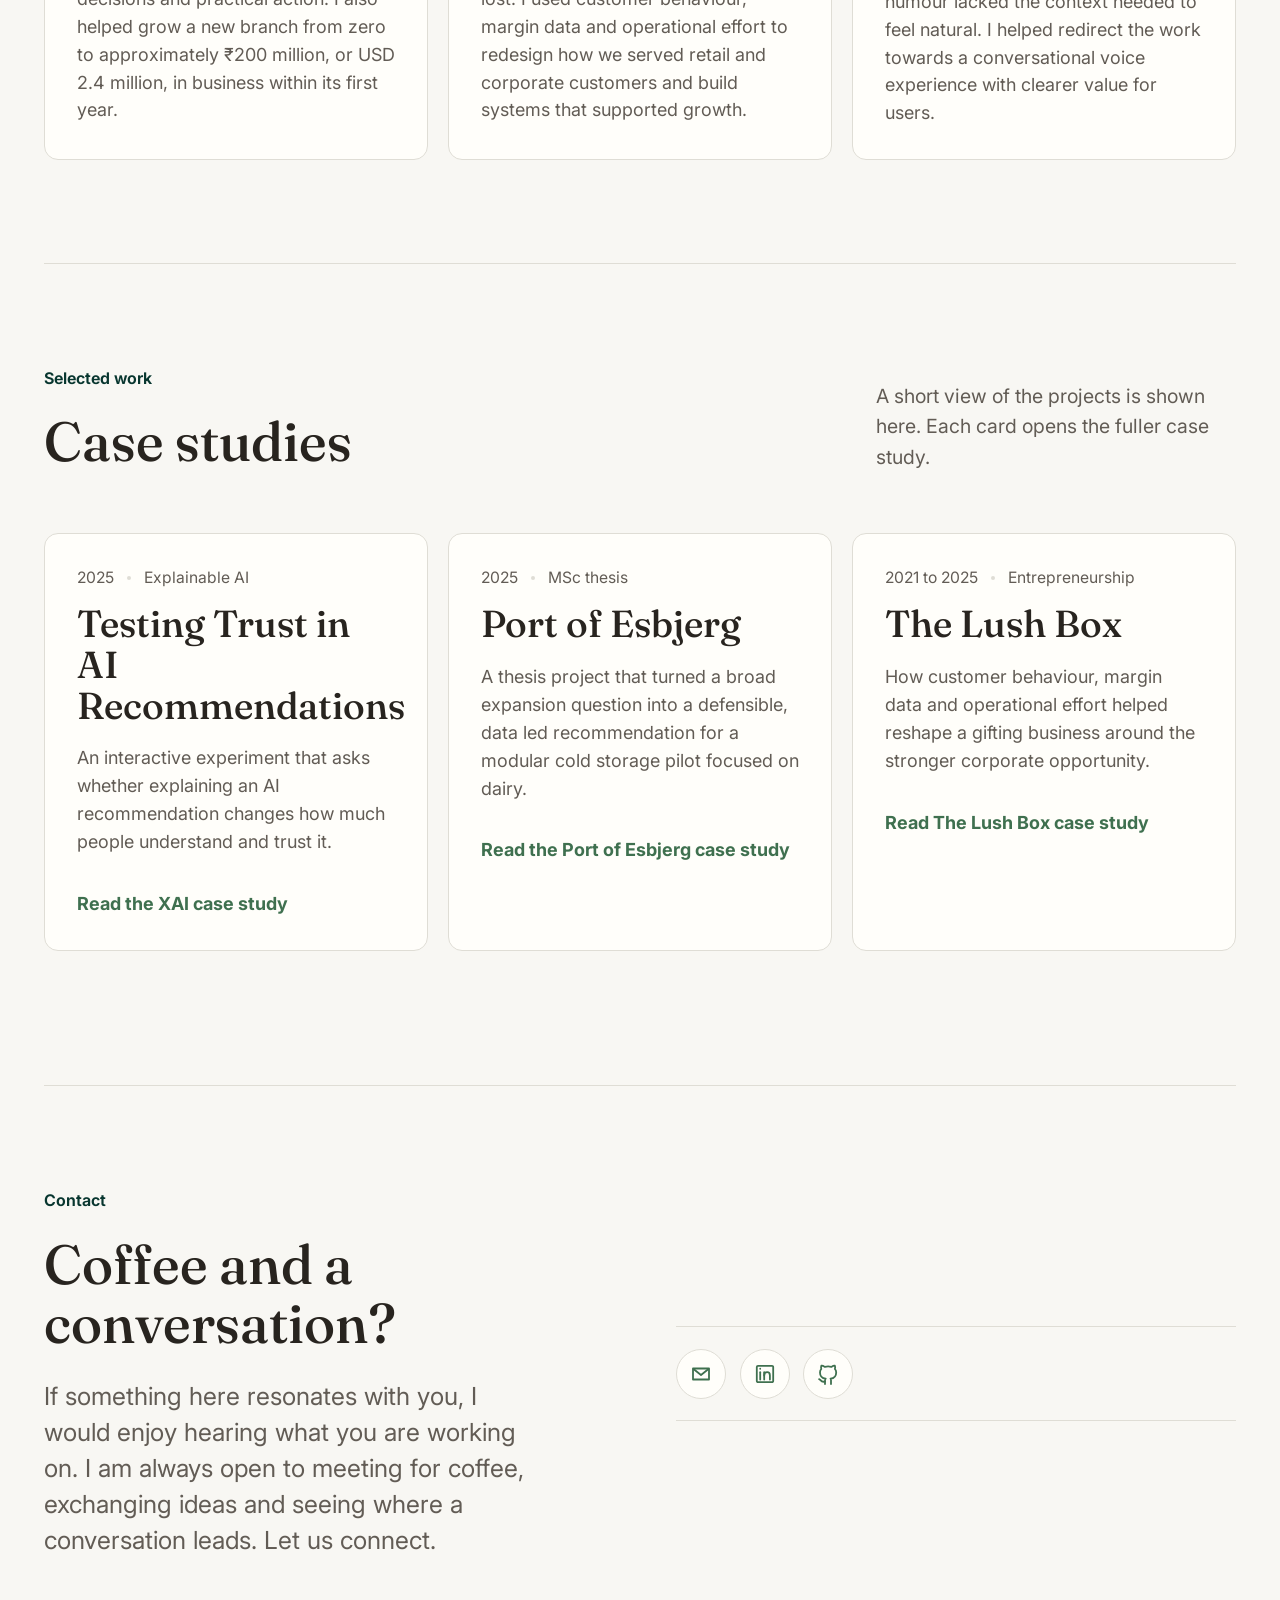
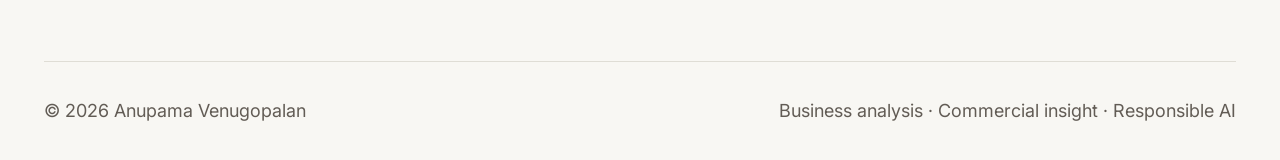
==== commit daf5128c: "Tighten homepage capability cards" ====
--- a/index.html
+++ b/index.html
@@ -98,11 +98,11 @@
           <div class="capability-grid" aria-label="What I bring">
             <article>
               <h3>Business analysis</h3>
-              <p>Across treasury, corporate credit and branch leadership, I learned to connect commercial opportunity with risk and operational reality. I turned financial and operational evidence into credit decisions, performance reporting and practical action, while helping grow a new branch from zero to approximately ₹200 million, or USD 2.4 million, in business within its first year.</p>
+              <p>Across treasury, corporate credit and branch leadership, I turned financial and operational evidence into decisions and practical action. I also helped grow a new branch from zero to approximately ₹200 million, or USD 2.4 million, in business within its first year.</p>
             </article>
             <article>
               <h3>Commercial judgment</h3>
-              <p>Building, running and reshaping my own company taught me to see where a business created value and where margin was being lost. I used customer behaviour, margin data and operational effort to redesign how we served individual and corporate customers, then strengthened the supplier relationships, fulfilment processes and reporting needed to support growth.</p>
+              <p>Building and reshaping my own company taught me to see where value was created and margins were lost. I used customer behaviour, margin data and operational effort to redesign how we served retail and corporate customers and build systems that supported growth.</p>
             </article>
             <article>
               <h3>Responsible AI implementation</h3>
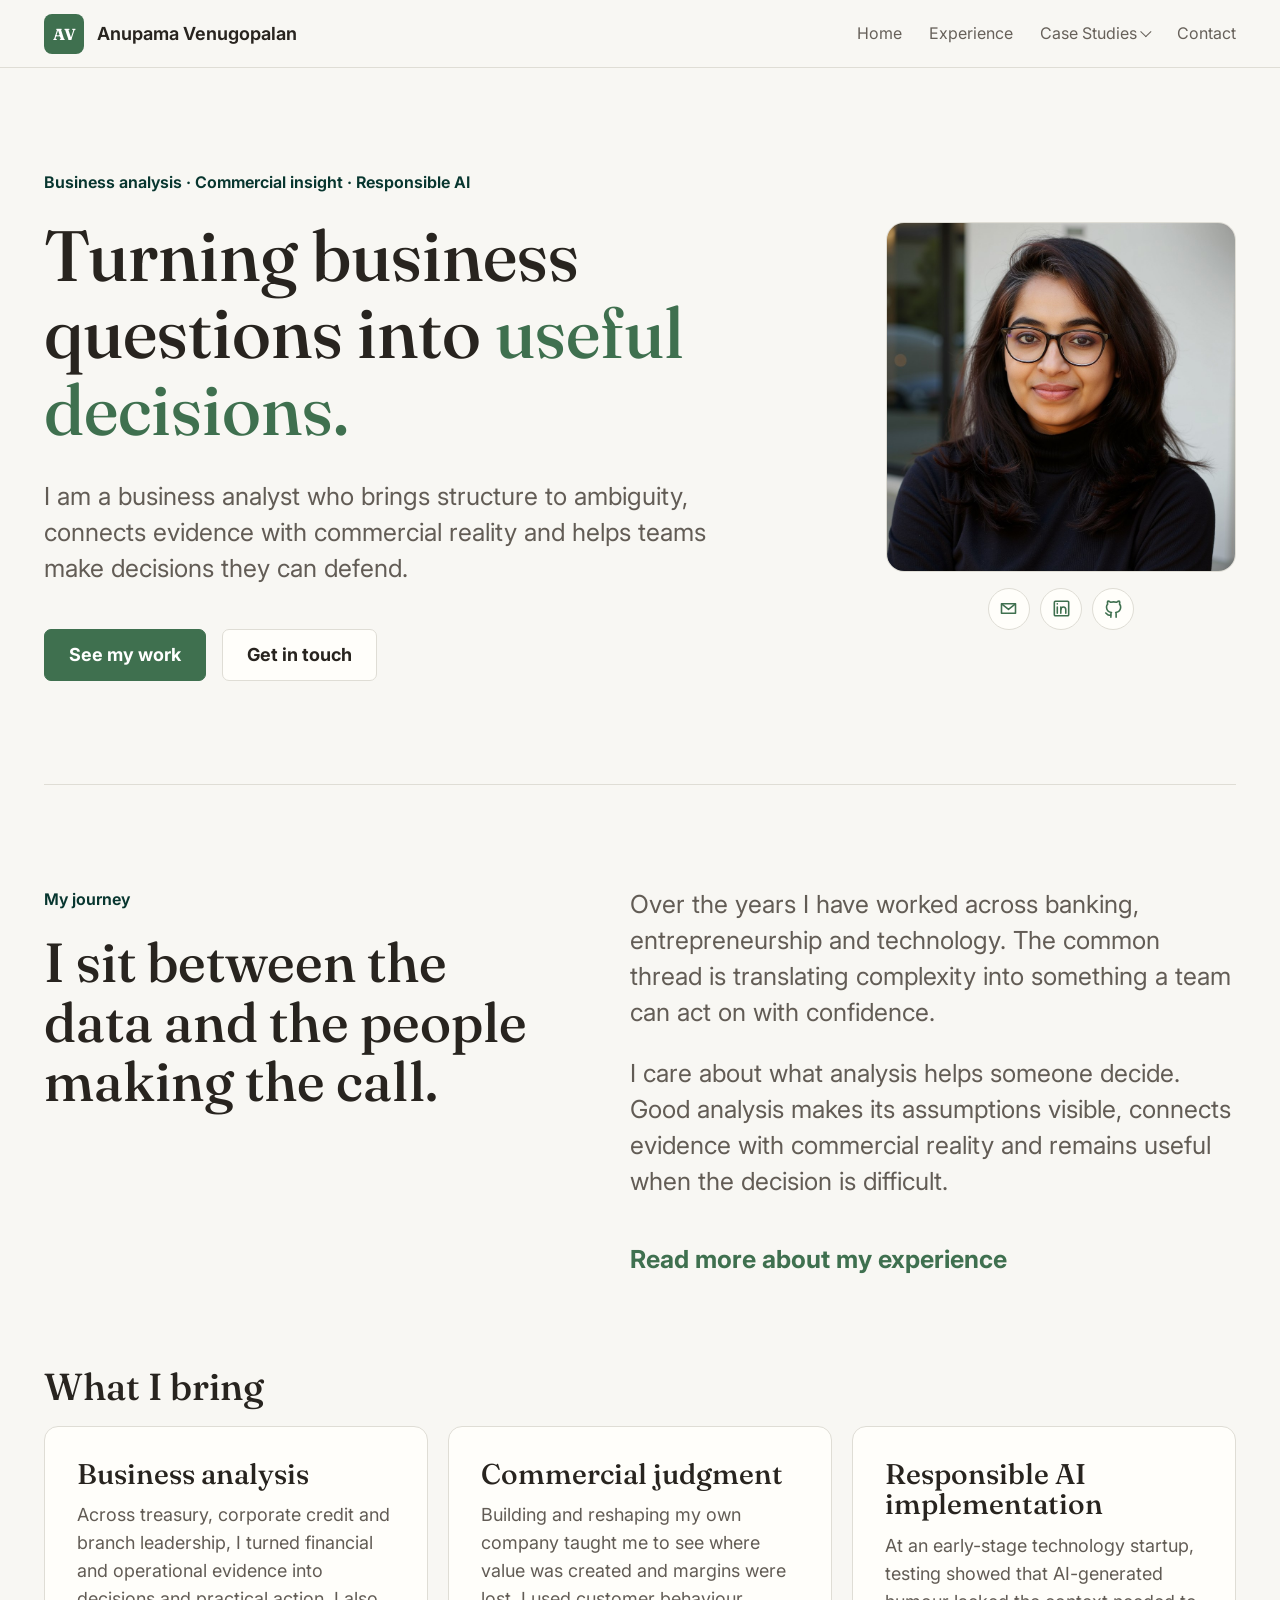
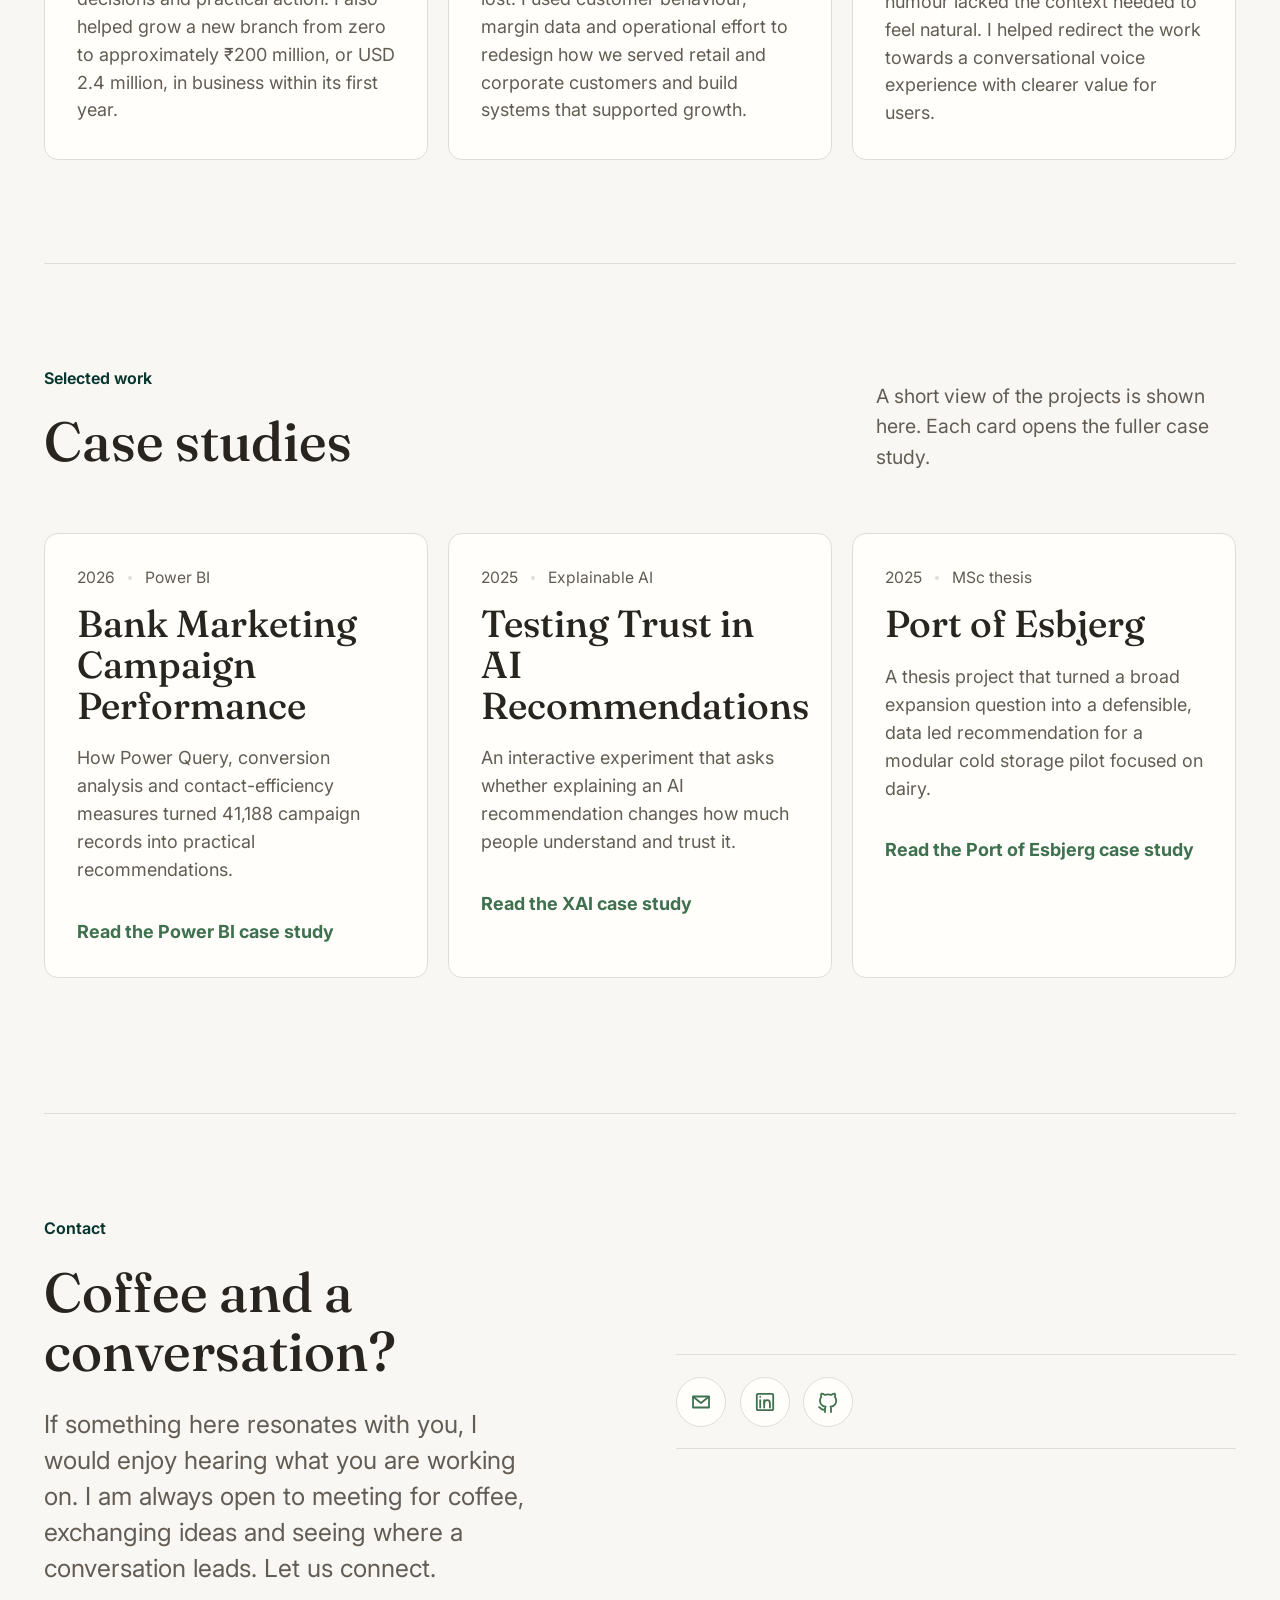
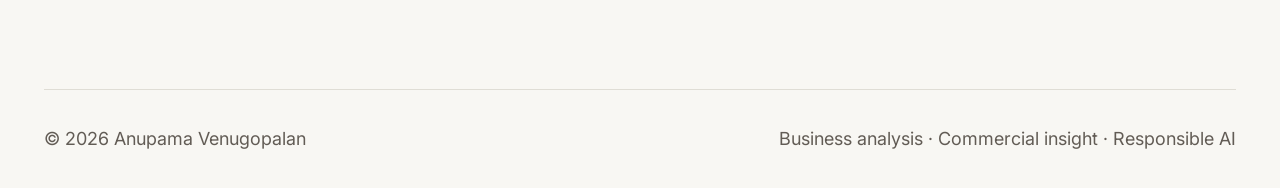
==== commit 0a949fd6: "Add Power BI bank marketing case study" ====
--- a/index.html
+++ b/index.html
@@ -5,6 +5,9 @@
     <meta name="viewport" content="width=device-width, initial-scale=1">
     <meta name="description" content="Portfolio for Anupama Venugopalan, business analyst focused on commercial insight and responsible AI.">
     <link rel="canonical" href="https://anupamav.com/">
+    <link rel="icon" type="image/png" sizes="32x32" href="/assets/favicon-32x32.png">
+    <link rel="icon" type="image/png" sizes="192x192" href="/assets/favicon-192x192.png">
+    <link rel="apple-touch-icon" href="/assets/apple-touch-icon.png">
     <title>Anupama Venugopalan | Business Analysis, Commercial Insight, Responsible AI</title>
     <link rel="preconnect" href="https://fonts.googleapis.com">
     <link rel="preconnect" href="https://fonts.gstatic.com" crossorigin>
@@ -34,6 +37,7 @@
           <div class="nav-menu">
             <a class="nav-menu-trigger" href="/#case-studies" aria-haspopup="true">Case Studies</a>
             <div class="nav-submenu" aria-label="Case studies">
+              <a href="/bank-marketing/">Bank Marketing</a>
               <a href="/xai/">XAI</a>
               <a href="/port-of-esbjerg/">Port of Esbjerg</a>
               <a href="/lush-box/">The Lush Box</a>
@@ -123,6 +127,12 @@
 
         <div class="summary-grid" aria-label="Case study summaries">
           <article>
+            <p class="meta"><span>2026</span><span>Power BI</span></p>
+            <h3>Bank Marketing Campaign Performance</h3>
+            <p>How Power Query, conversion analysis and contact-efficiency measures turned 41,188 campaign records into practical recommendations.</p>
+            <a href="/bank-marketing/">Read the Power BI case study</a>
+          </article>
+          <article>
             <p class="meta"><span>2025</span><span>Explainable AI</span></p>
             <h3>Testing Trust in AI Recommendations</h3>
             <p>An interactive experiment that asks whether explaining an AI recommendation changes how much people understand and trust it.</p>
@@ -133,12 +143,6 @@
             <h3>Port of Esbjerg</h3>
             <p>A thesis project that turned a broad expansion question into a defensible, data led recommendation for a modular cold storage pilot focused on dairy.</p>
             <a href="/port-of-esbjerg/">Read the Port of Esbjerg case study</a>
-          </article>
-          <article>
-            <p class="meta"><span>2021 to 2025</span><span>Entrepreneurship</span></p>
-            <h3>The Lush Box</h3>
-            <p>How customer behaviour, margin data and operational effort helped reshape a gifting business around the stronger corporate opportunity.</p>
-            <a href="/lush-box/">Read The Lush Box case study</a>
           </article>
         </div>
       </section>
--- a/styles.css
+++ b/styles.css
@@ -868,6 +868,197 @@
   margin: 0 0 1.15rem;
 }
 
+.case-main code {
+  padding: 0.08rem 0.35rem;
+  border-radius: 4px;
+  background: var(--soft);
+  color: var(--green-dark);
+  font-size: 0.92em;
+}
+
+.case-bullets {
+  display: grid;
+  gap: 0.65rem;
+  margin: 0 0 1.4rem;
+  padding-left: 1.2rem;
+  color: var(--muted);
+}
+
+.bank-dashboard {
+  margin: 1.8rem 0 2.2rem;
+  padding: clamp(1.2rem, 3vw, 1.8rem);
+  border: 1px solid #d4d9d5;
+  border-radius: 12px;
+  background: #f5f7f6;
+  color: #193029;
+}
+
+.bank-dashboard-head {
+  display: flex;
+  align-items: end;
+  justify-content: space-between;
+  gap: 1.25rem;
+  padding-bottom: 1rem;
+  border-bottom: 1px solid #d4d9d5;
+}
+
+.bank-dashboard-head h3 {
+  font-family: var(--font-sans);
+  font-size: clamp(1.35rem, 3vw, 1.75rem);
+  font-weight: 700;
+}
+
+.bank-dashboard-head p {
+  margin: 0;
+  color: #617069;
+  font-size: 0.82rem;
+}
+
+.dashboard-kicker {
+  margin: 0 0 0.25rem !important;
+  color: #2f7456 !important;
+  font-size: 0.72rem !important;
+  font-weight: 700;
+  text-transform: uppercase;
+}
+
+.bank-kpis {
+  display: grid;
+  grid-template-columns: repeat(4, minmax(0, 1fr));
+  gap: 0.65rem;
+  margin: 1rem 0;
+}
+
+.bank-kpis article,
+.bank-chart {
+  border: 1px solid #dde2df;
+  border-radius: 8px;
+  background: white;
+}
+
+.bank-kpis article {
+  padding: 0.9rem;
+}
+
+.bank-kpis span {
+  display: block;
+  color: #617069;
+  font-size: 0.72rem;
+}
+
+.bank-kpis strong {
+  display: block;
+  margin-top: 0.15rem;
+  color: #18382d;
+  font-size: clamp(1.2rem, 3vw, 1.65rem);
+}
+
+.bank-chart-grid {
+  display: grid;
+  grid-template-columns: repeat(2, minmax(0, 1fr));
+  gap: 0.65rem;
+}
+
+.bank-chart {
+  padding: 1rem;
+}
+
+.bank-chart-wide {
+  grid-column: 1 / -1;
+}
+
+.bank-chart-title {
+  display: flex;
+  align-items: baseline;
+  justify-content: space-between;
+  gap: 0.7rem;
+  margin-bottom: 1rem;
+}
+
+.bank-chart-title h4 {
+  margin: 0;
+  color: #193029;
+  font-size: 0.84rem;
+}
+
+.bank-chart-title span {
+  color: #728078;
+  font-size: 0.66rem;
+}
+
+.bar-row {
+  display: grid;
+  grid-template-columns: 76px minmax(0, 1fr) 48px;
+  gap: 0.55rem;
+  align-items: center;
+  margin: 0.55rem 0;
+  font-size: 0.7rem;
+}
+
+.bar-row strong {
+  font-size: 0.68rem;
+  text-align: right;
+}
+
+.bar-track {
+  height: 10px;
+  overflow: hidden;
+  border-radius: 2px;
+  background: #e8ebe9;
+}
+
+.bar-fill {
+  height: 100%;
+  background: #8e9d96;
+}
+
+.bar-fill.strong {
+  background: #39785b;
+}
+
+.attempt-bars {
+  display: grid;
+  grid-template-columns: repeat(5, minmax(0, 1fr));
+  gap: clamp(0.45rem, 2vw, 1rem);
+  height: 154px;
+  padding-top: 1.5rem;
+  border-bottom: 1px solid #cfd6d2;
+}
+
+.attempt-bars > div {
+  position: relative;
+  display: flex;
+  align-items: center;
+  justify-content: end;
+  flex-direction: column;
+  min-width: 0;
+}
+
+.attempt-bars > div > span {
+  display: block;
+  width: min(44px, 66%);
+  background: #39785b;
+}
+
+.attempt-bars strong {
+  position: absolute;
+  top: -1.3rem;
+  font-size: 0.68rem;
+}
+
+.attempt-bars small {
+  position: absolute;
+  bottom: -1.35rem;
+  color: #617069;
+  font-size: 0.68rem;
+}
+
+.dashboard-note {
+  margin: 1.8rem 0 0 !important;
+  color: #68756f !important;
+  font-size: 0.7rem;
+}
+
 .visual-heading {
   margin: 2rem 0 0.75rem;
   color: var(--green-dark);
@@ -1262,6 +1453,24 @@
     grid-template-columns: 1fr;
   }
 
+  .bank-dashboard-head {
+    align-items: start;
+    flex-direction: column;
+  }
+
+  .bank-kpis,
+  .bank-chart-grid {
+    grid-template-columns: 1fr 1fr;
+  }
+
+  .bank-chart {
+    grid-column: 1 / -1;
+  }
+
+  .bar-row {
+    grid-template-columns: 70px minmax(0, 1fr) 45px;
+  }
+
   .brand-name {
     max-width: 190px;
     white-space: normal;
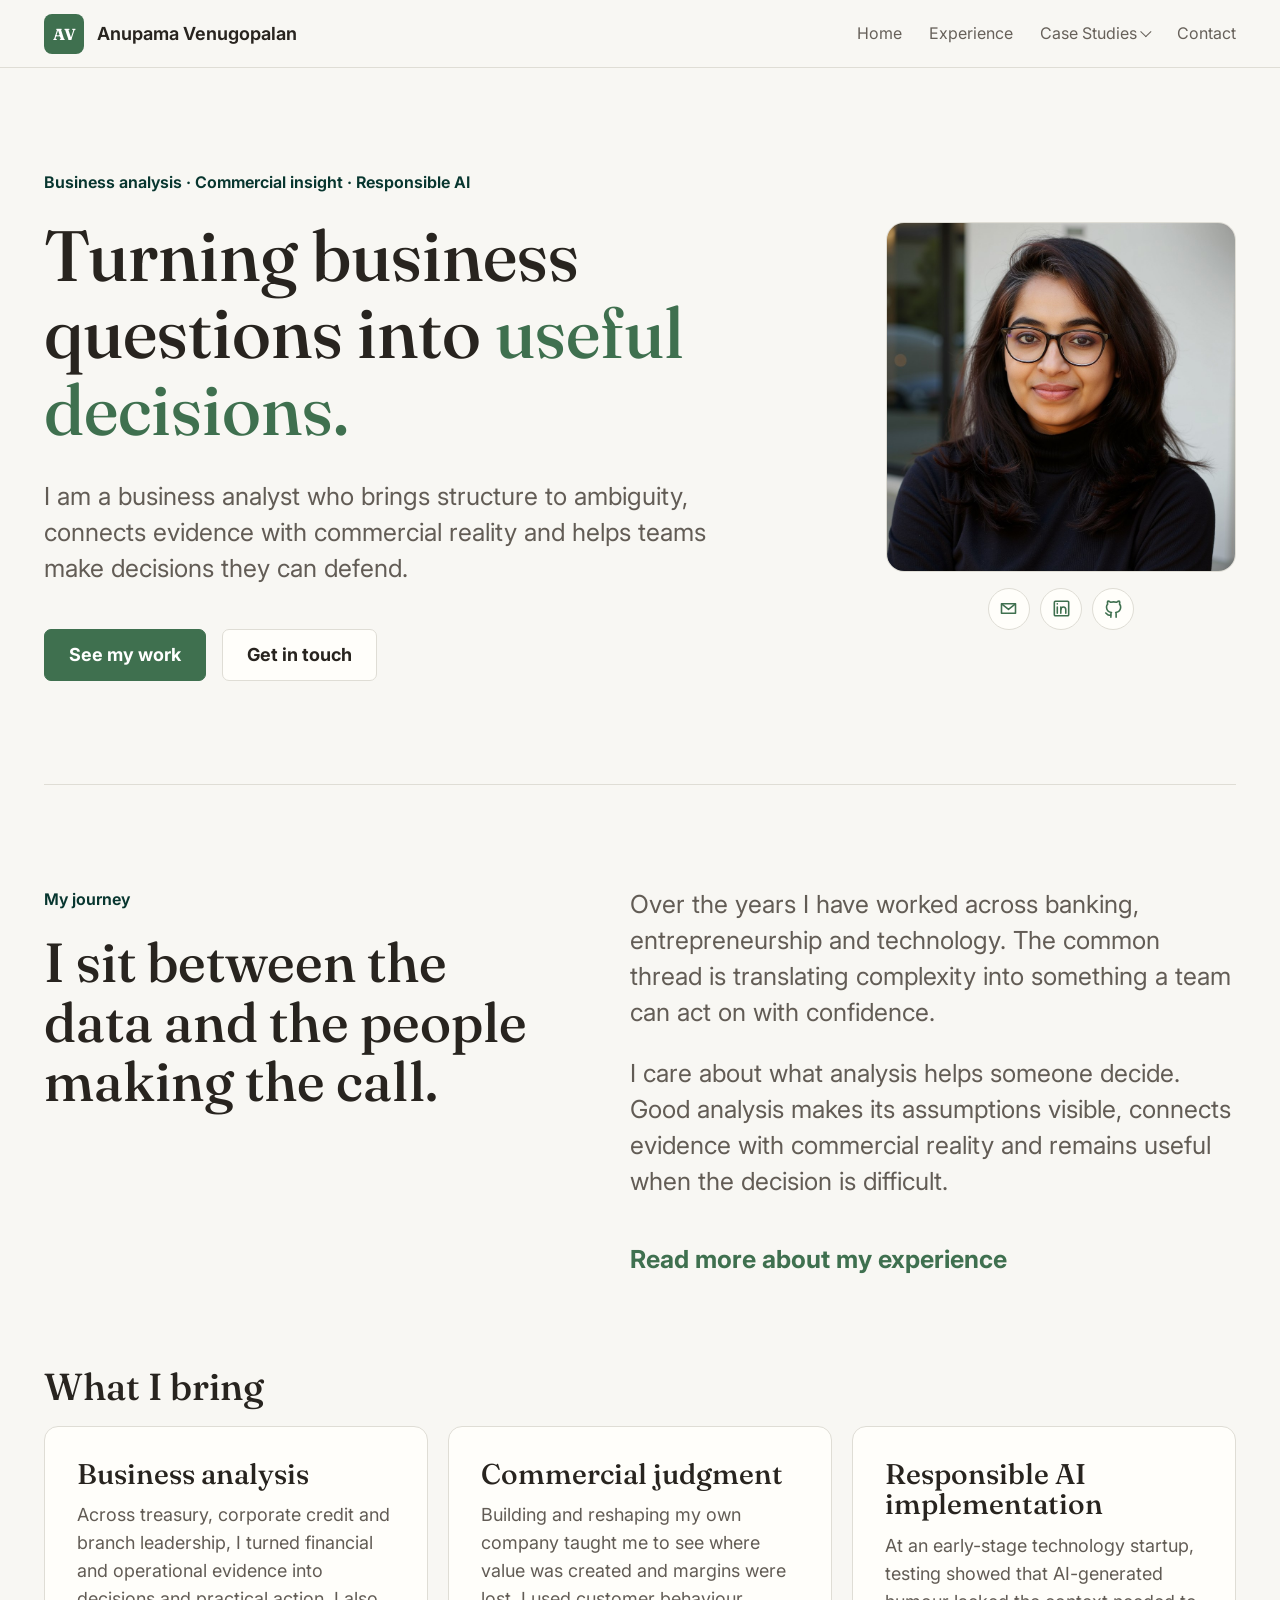
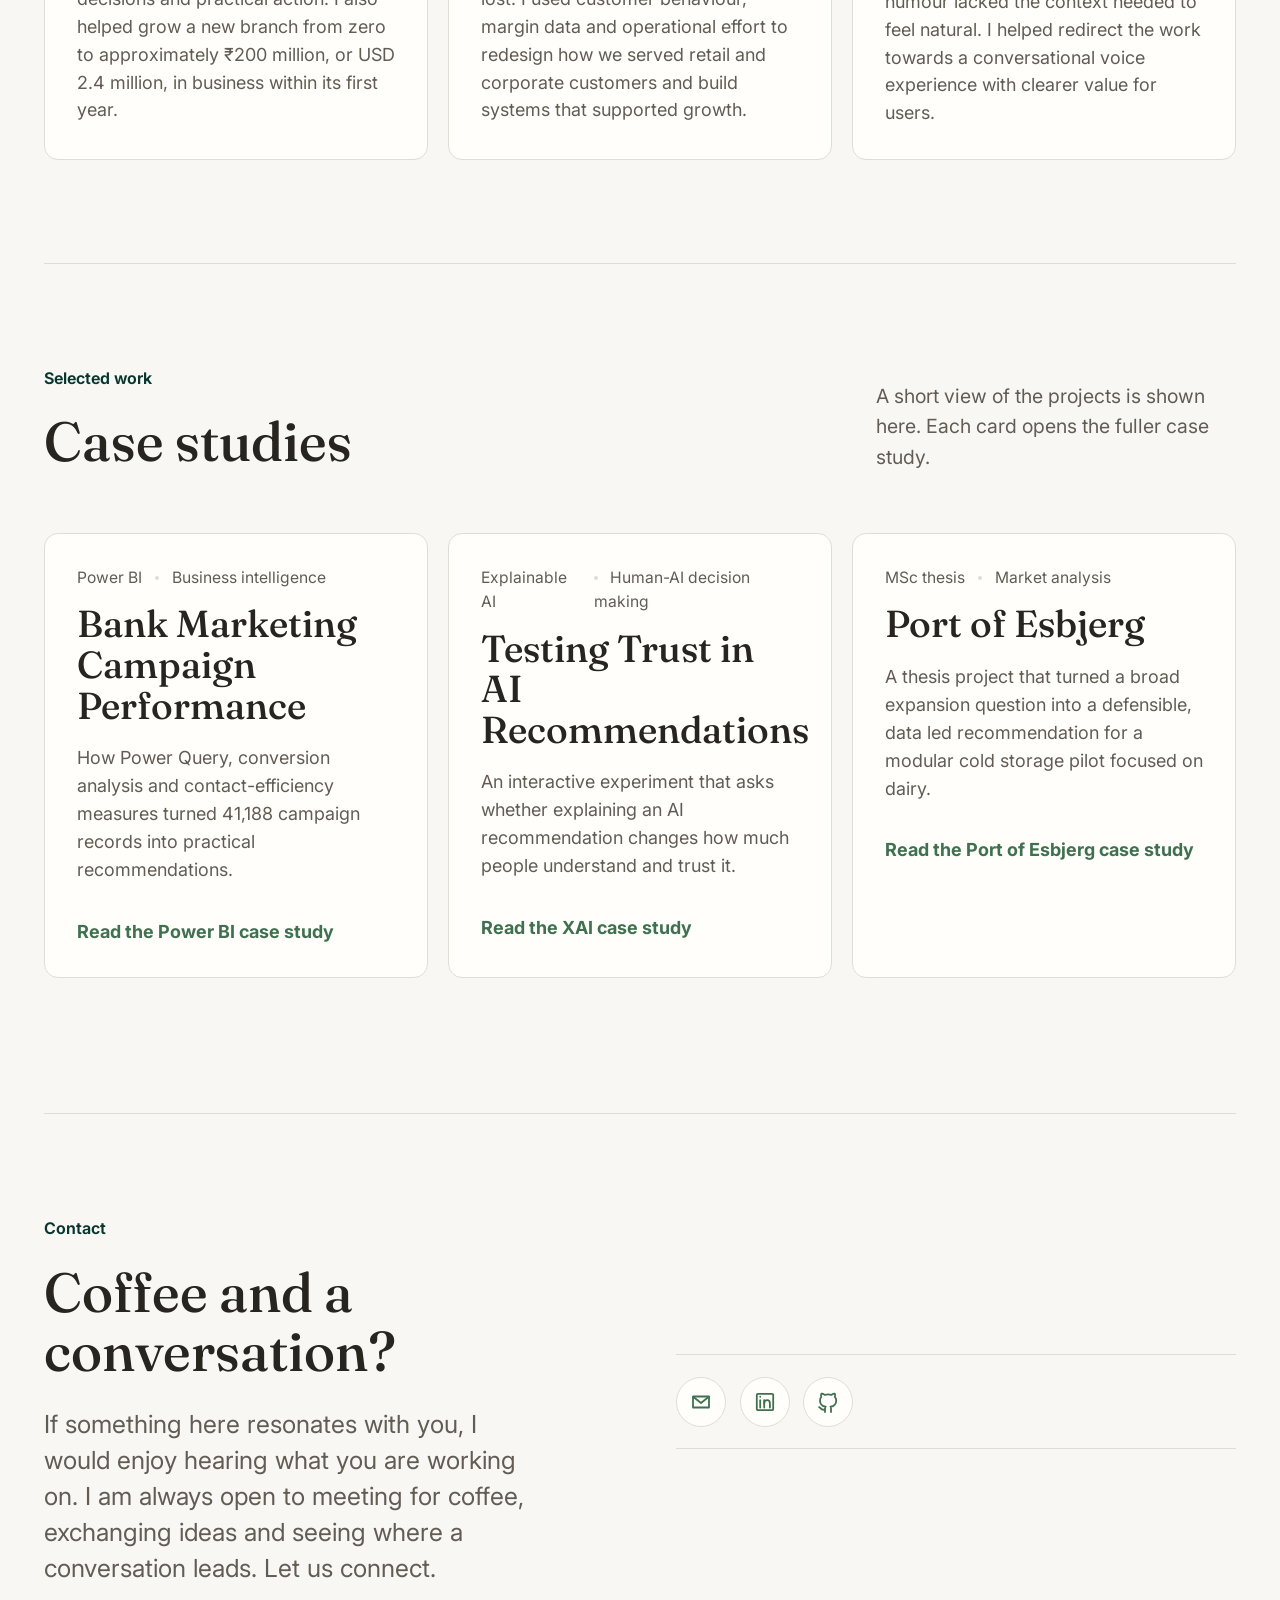
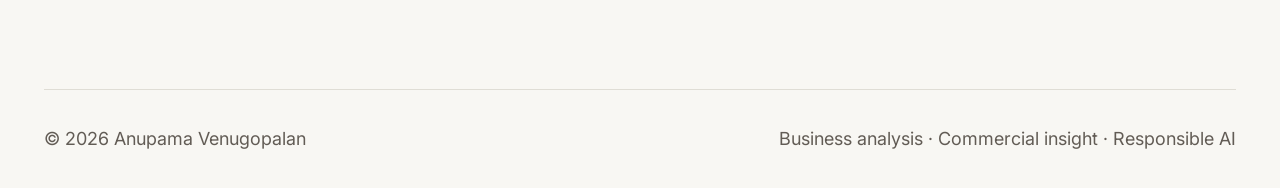
==== commit 3b1322d5: "Use Power BI screenshots and remove project years" ====
--- a/index.html
+++ b/index.html
@@ -127,19 +127,19 @@
 
         <div class="summary-grid" aria-label="Case study summaries">
           <article>
-            <p class="meta"><span>2026</span><span>Power BI</span></p>
+            <p class="meta"><span>Power BI</span><span>Business intelligence</span></p>
             <h3>Bank Marketing Campaign Performance</h3>
             <p>How Power Query, conversion analysis and contact-efficiency measures turned 41,188 campaign records into practical recommendations.</p>
             <a href="/bank-marketing/">Read the Power BI case study</a>
           </article>
           <article>
-            <p class="meta"><span>2025</span><span>Explainable AI</span></p>
+            <p class="meta"><span>Explainable AI</span><span>Human-AI decision making</span></p>
             <h3>Testing Trust in AI Recommendations</h3>
             <p>An interactive experiment that asks whether explaining an AI recommendation changes how much people understand and trust it.</p>
             <a href="/xai/">Read the XAI case study</a>
           </article>
           <article>
-            <p class="meta"><span>2025</span><span>MSc thesis</span></p>
+            <p class="meta"><span>MSc thesis</span><span>Market analysis</span></p>
             <h3>Port of Esbjerg</h3>
             <p>A thesis project that turned a broad expansion question into a defensible, data led recommendation for a modular cold storage pilot focused on dairy.</p>
             <a href="/port-of-esbjerg/">Read the Port of Esbjerg case study</a>
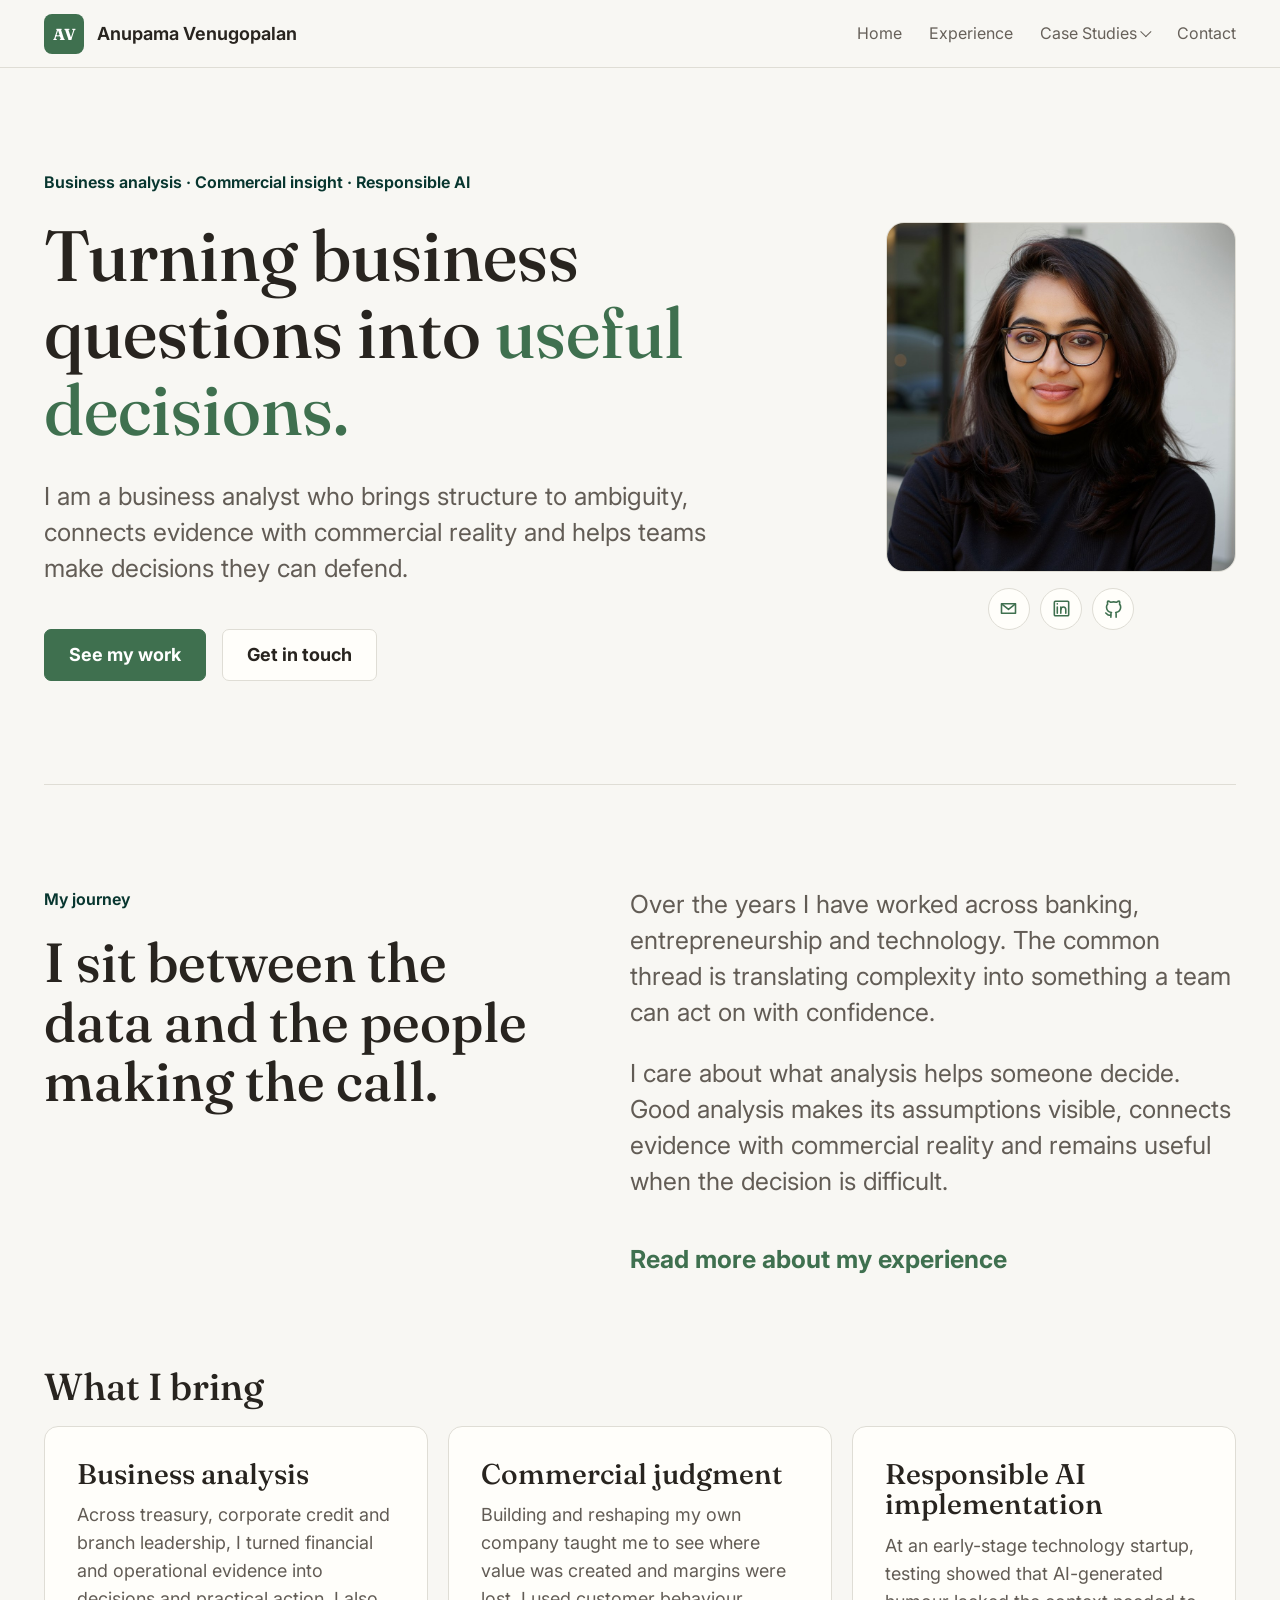
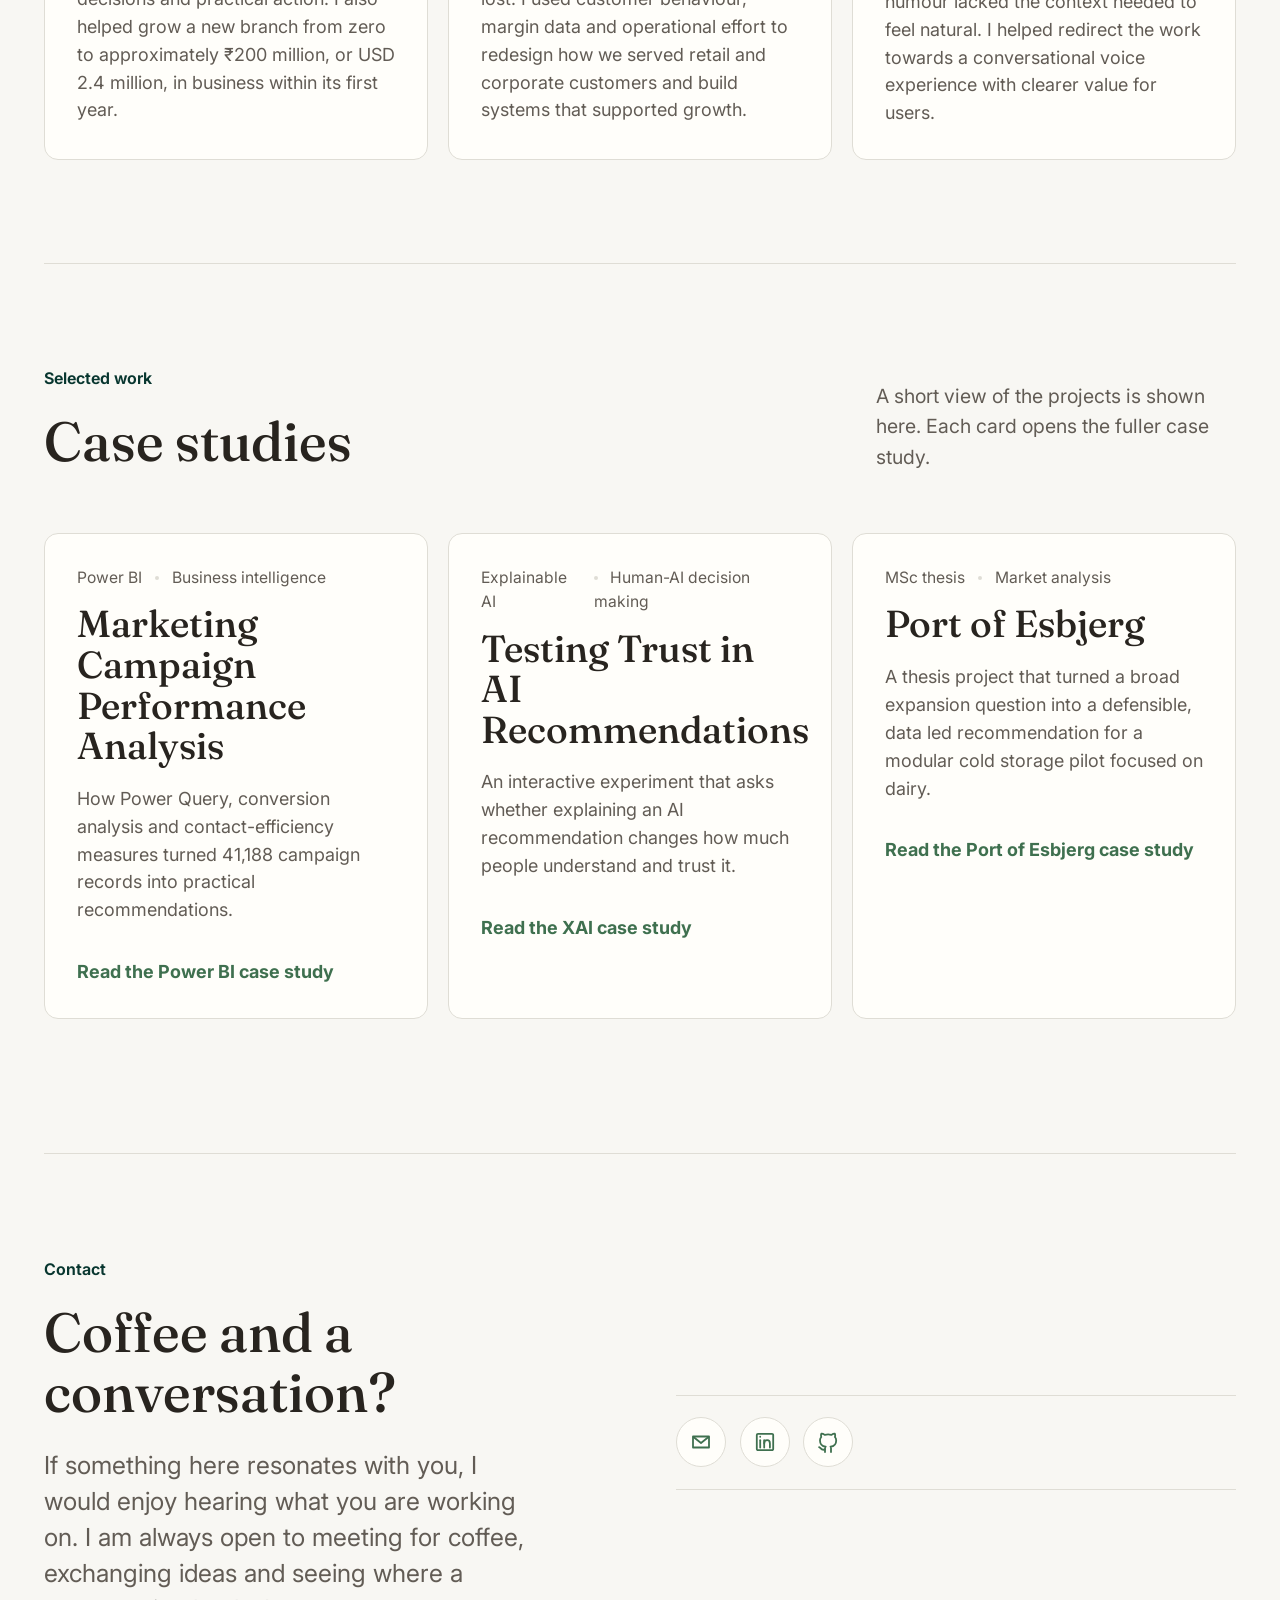
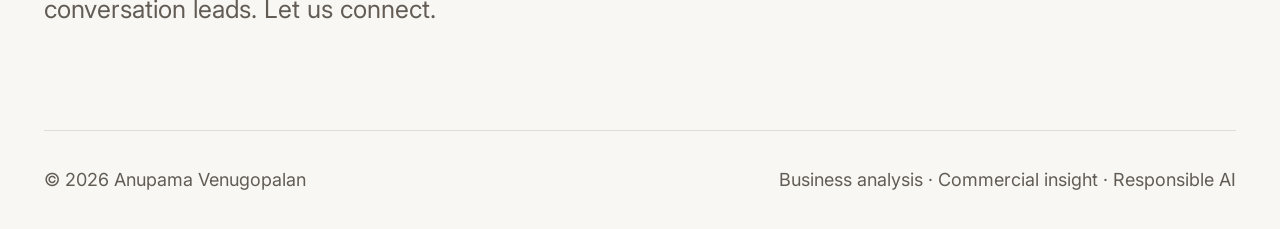
==== commit f7b2352f: "Refine marketing case study heading and screenshot layout" ====
--- a/index.html
+++ b/index.html
@@ -128,7 +128,7 @@
         <div class="summary-grid" aria-label="Case study summaries">
           <article>
             <p class="meta"><span>Power BI</span><span>Business intelligence</span></p>
-            <h3>Bank Marketing Campaign Performance</h3>
+            <h3>Marketing Campaign Performance Analysis</h3>
             <p>How Power Query, conversion analysis and contact-efficiency measures turned 41,188 campaign records into practical recommendations.</p>
             <a href="/bank-marketing/">Read the Power BI case study</a>
           </article>
--- a/styles.css
+++ b/styles.css
@@ -776,6 +776,33 @@
   margin: 0;
 }
 
+.report-download {
+  display: flex;
+  align-items: center;
+  justify-content: space-between;
+  gap: 1.5rem;
+  margin: 2rem 0;
+  padding: 1.25rem 1.35rem;
+  border: 1px solid var(--line);
+  border-radius: 12px;
+  background: var(--soft);
+}
+
+.report-download h3 {
+  margin: 0 0 0.35rem;
+  color: var(--green-dark);
+  font-size: 1rem;
+}
+
+.report-download p {
+  margin: 0 !important;
+  font-size: 0.94rem;
+}
+
+.report-download .button {
+  flex: 0 0 auto;
+}
+
 .photo-gallery {
   display: grid;
   grid-template-columns: repeat(2, minmax(0, 1fr));
@@ -1502,6 +1529,11 @@
     width: 100%;
   }
 
+  .report-download {
+    align-items: stretch;
+    flex-direction: column;
+  }
+
   .case-card {
     padding: 1.35rem;
     border-radius: 12px;
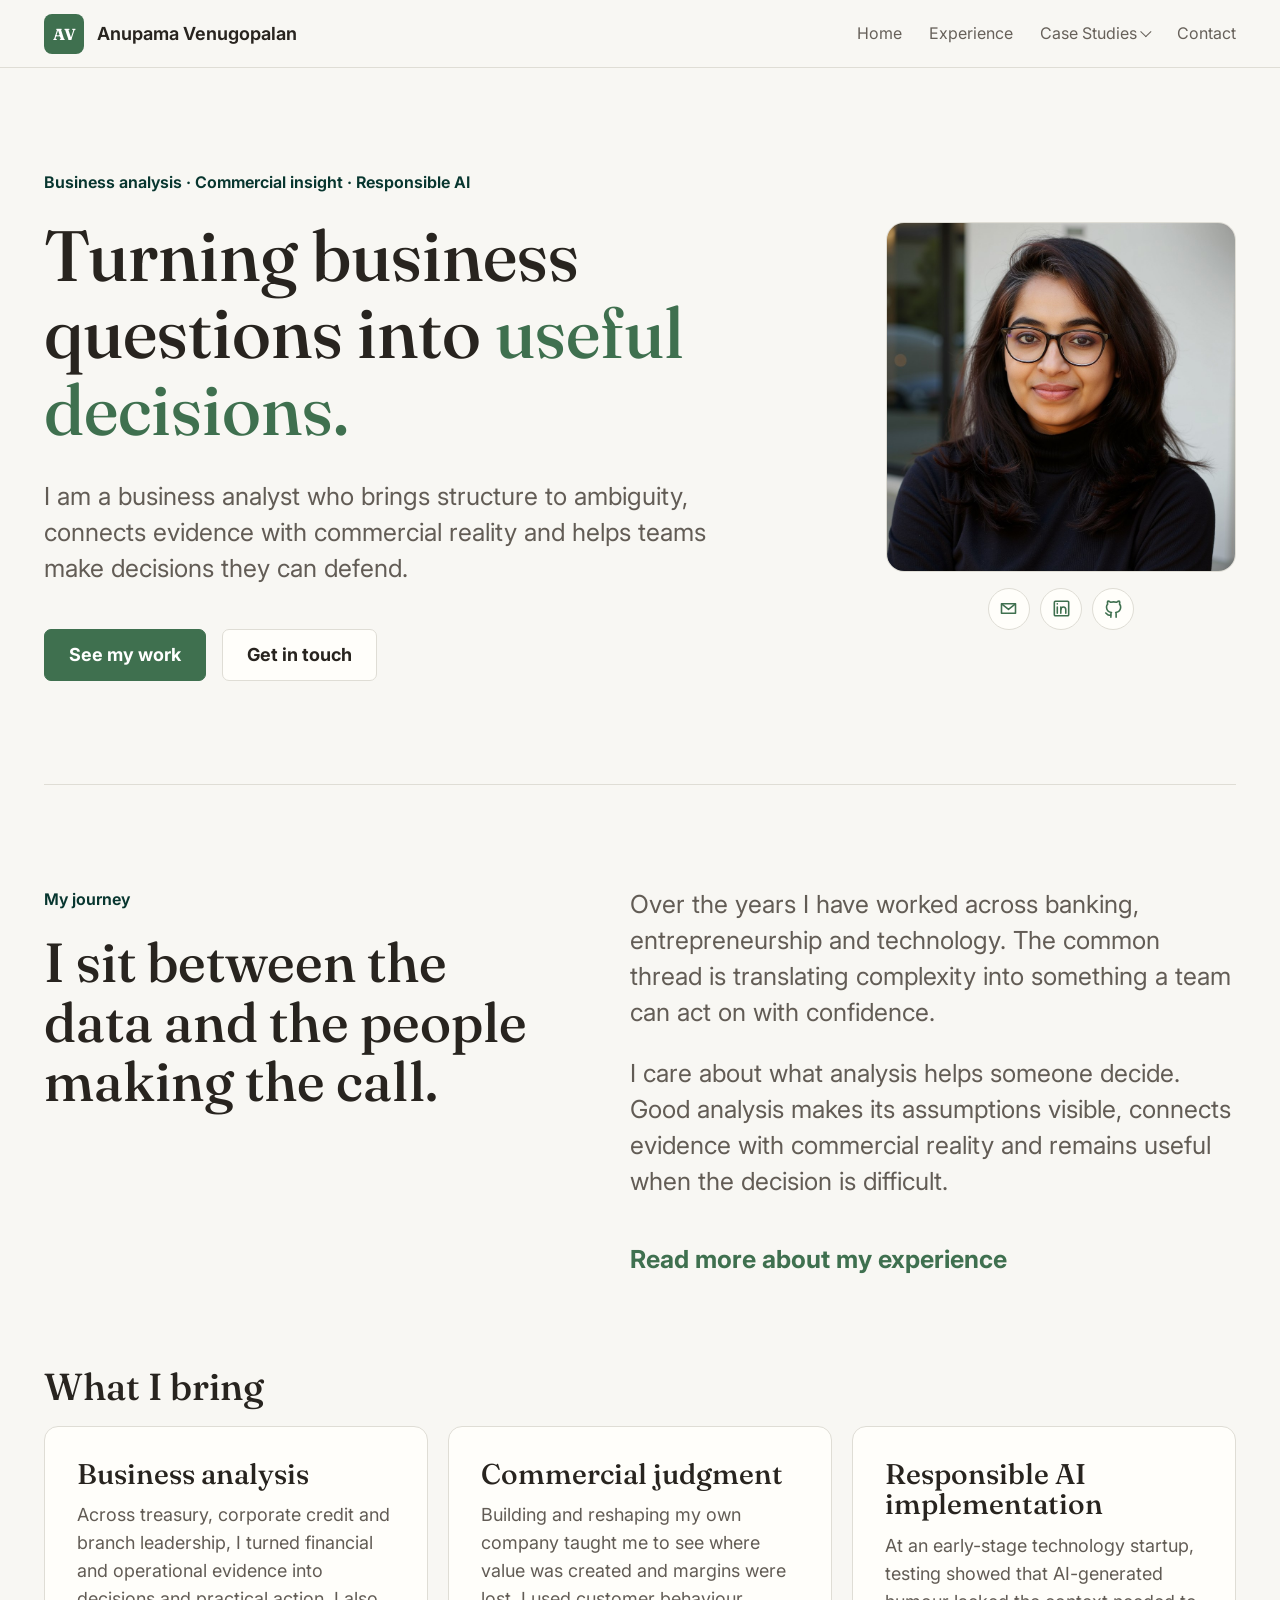
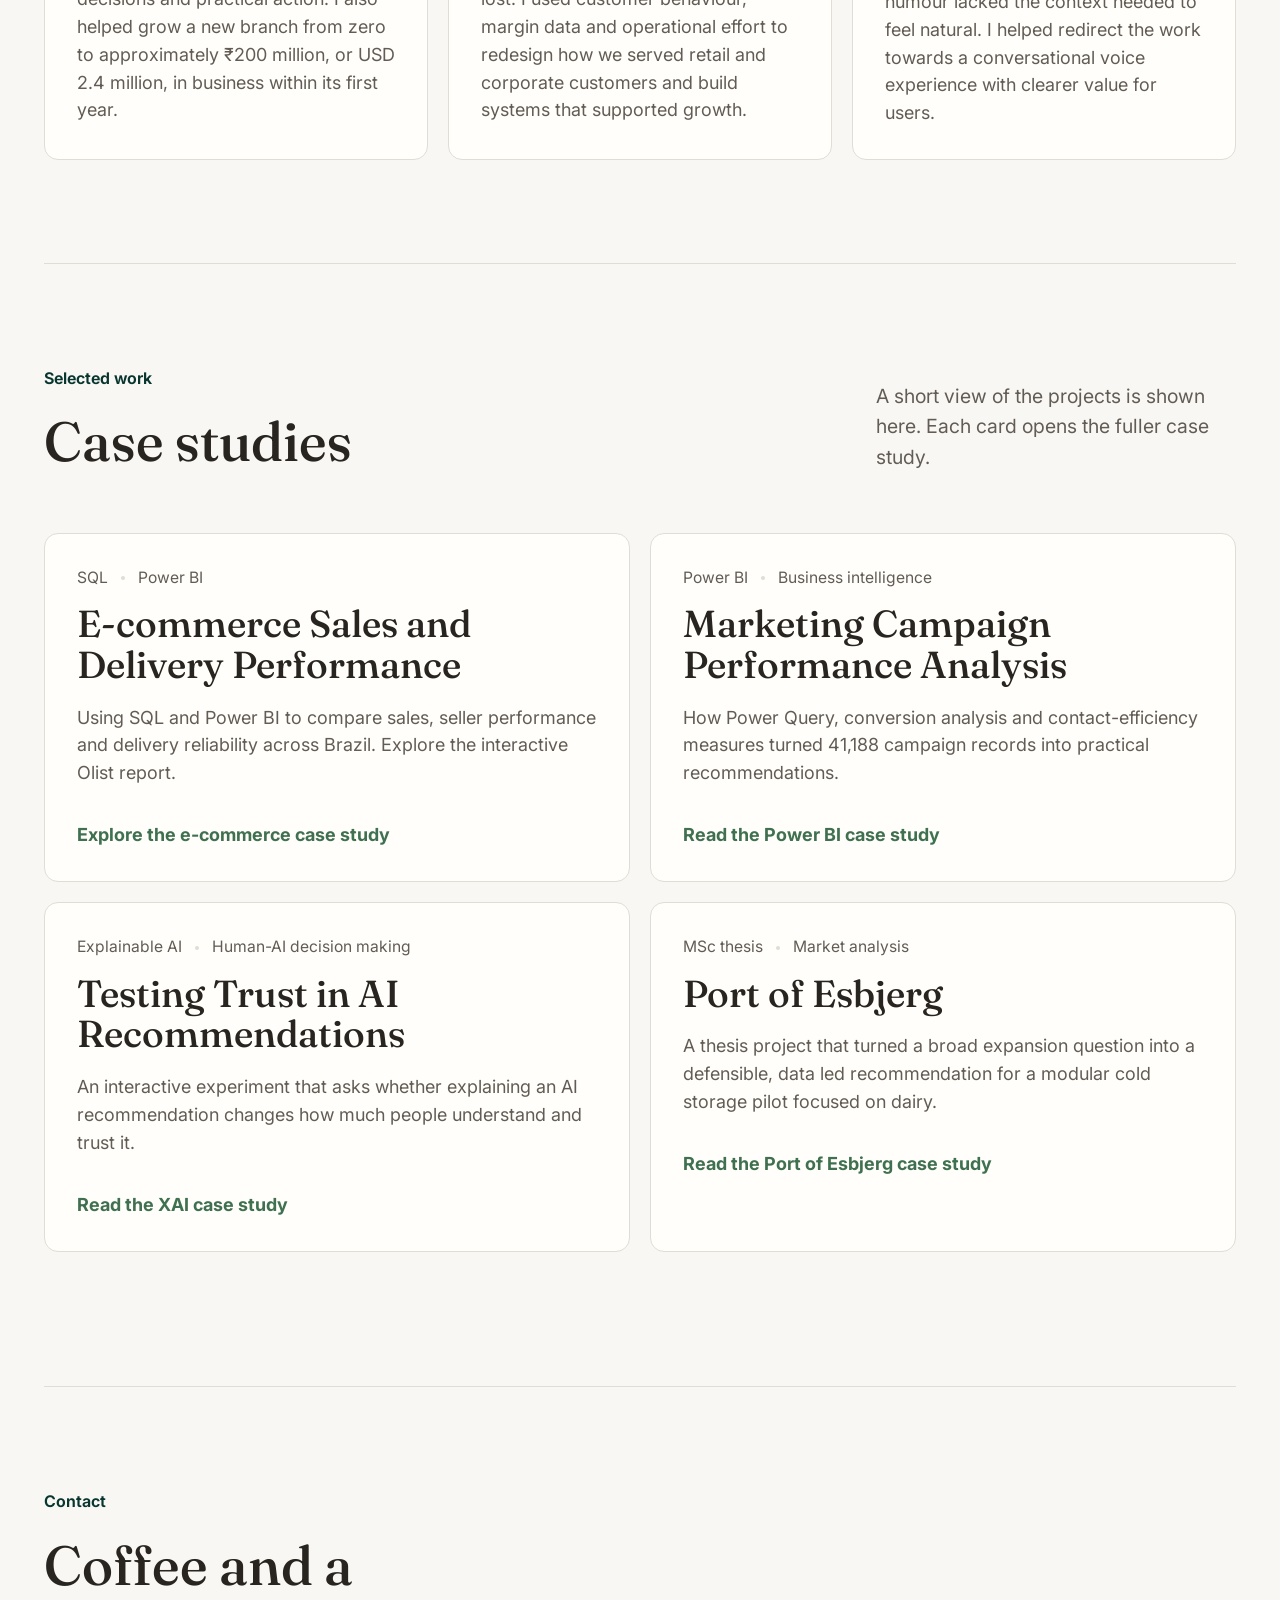
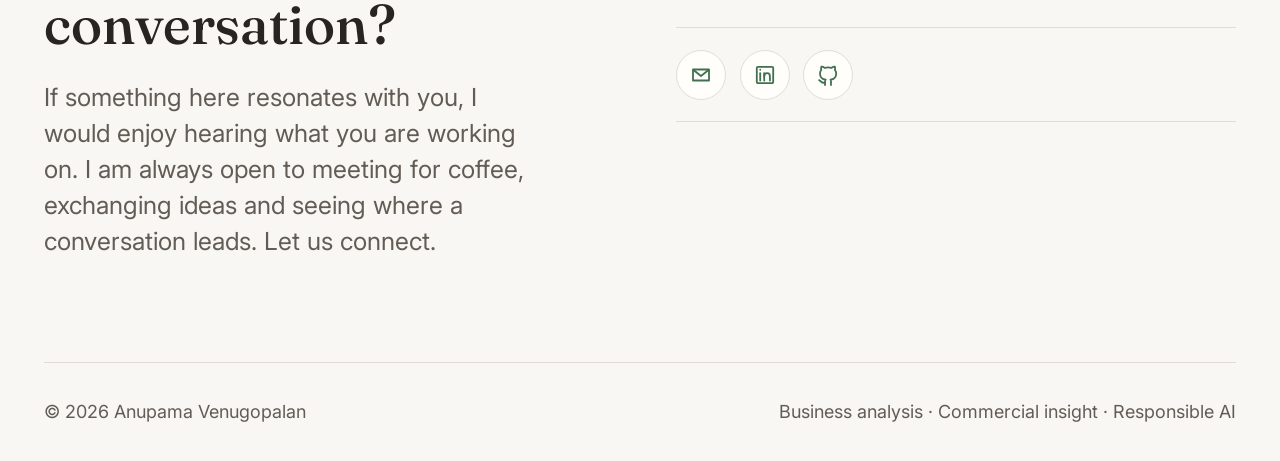
==== commit 6a19e2e0: "Publish Olist SQL and Power BI case study" ====
--- a/index.html
+++ b/index.html
@@ -37,6 +37,7 @@
           <div class="nav-menu">
             <a class="nav-menu-trigger" href="/#case-studies" aria-haspopup="true">Case Studies</a>
             <div class="nav-submenu" aria-label="Case studies">
+              <a href="/olist/">Olist E-commerce</a>
               <a href="/bank-marketing/">Bank Marketing</a>
               <a href="/xai/">XAI</a>
               <a href="/port-of-esbjerg/">Port of Esbjerg</a>
@@ -127,6 +128,12 @@
 
         <div class="summary-grid" aria-label="Case study summaries">
           <article>
+            <p class="meta"><span>SQL</span><span>Power BI</span></p>
+            <h3>E-commerce Sales and Delivery Performance</h3>
+            <p>Using SQL and Power BI to compare sales, seller performance and delivery reliability across Brazil. Explore the interactive Olist report.</p>
+            <a href="/olist/">Explore the e-commerce case study</a>
+          </article>
+          <article>
             <p class="meta"><span>Power BI</span><span>Business intelligence</span></p>
             <h3>Marketing Campaign Performance Analysis</h3>
             <p>How Power Query, conversion analysis and contact-efficiency measures turned 41,188 campaign records into practical recommendations.</p>
--- a/styles.css
+++ b/styles.css
@@ -540,7 +540,7 @@
 
 .summary-grid {
   display: grid;
-  grid-template-columns: repeat(3, minmax(0, 1fr));
+  grid-template-columns: repeat(2, minmax(0, 1fr));
   gap: 1.25rem;
   margin-bottom: 2rem;
 }
